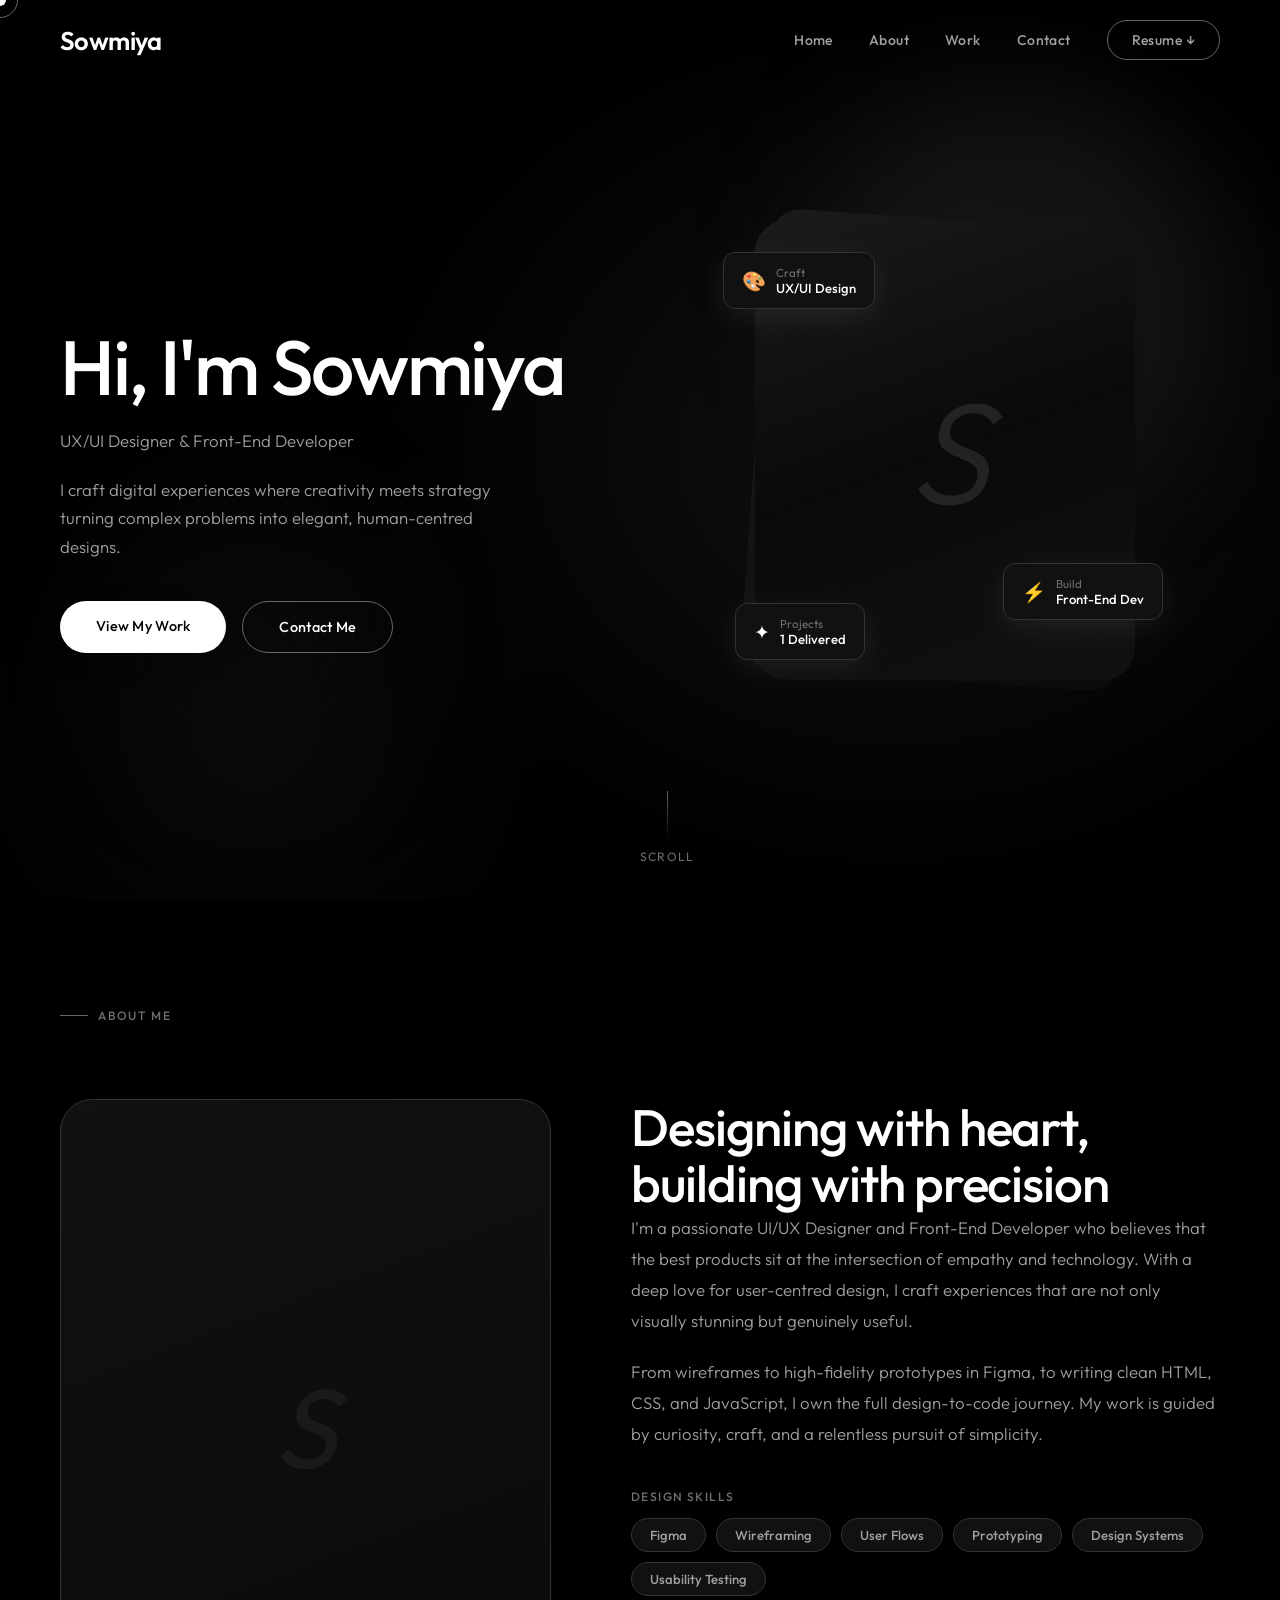
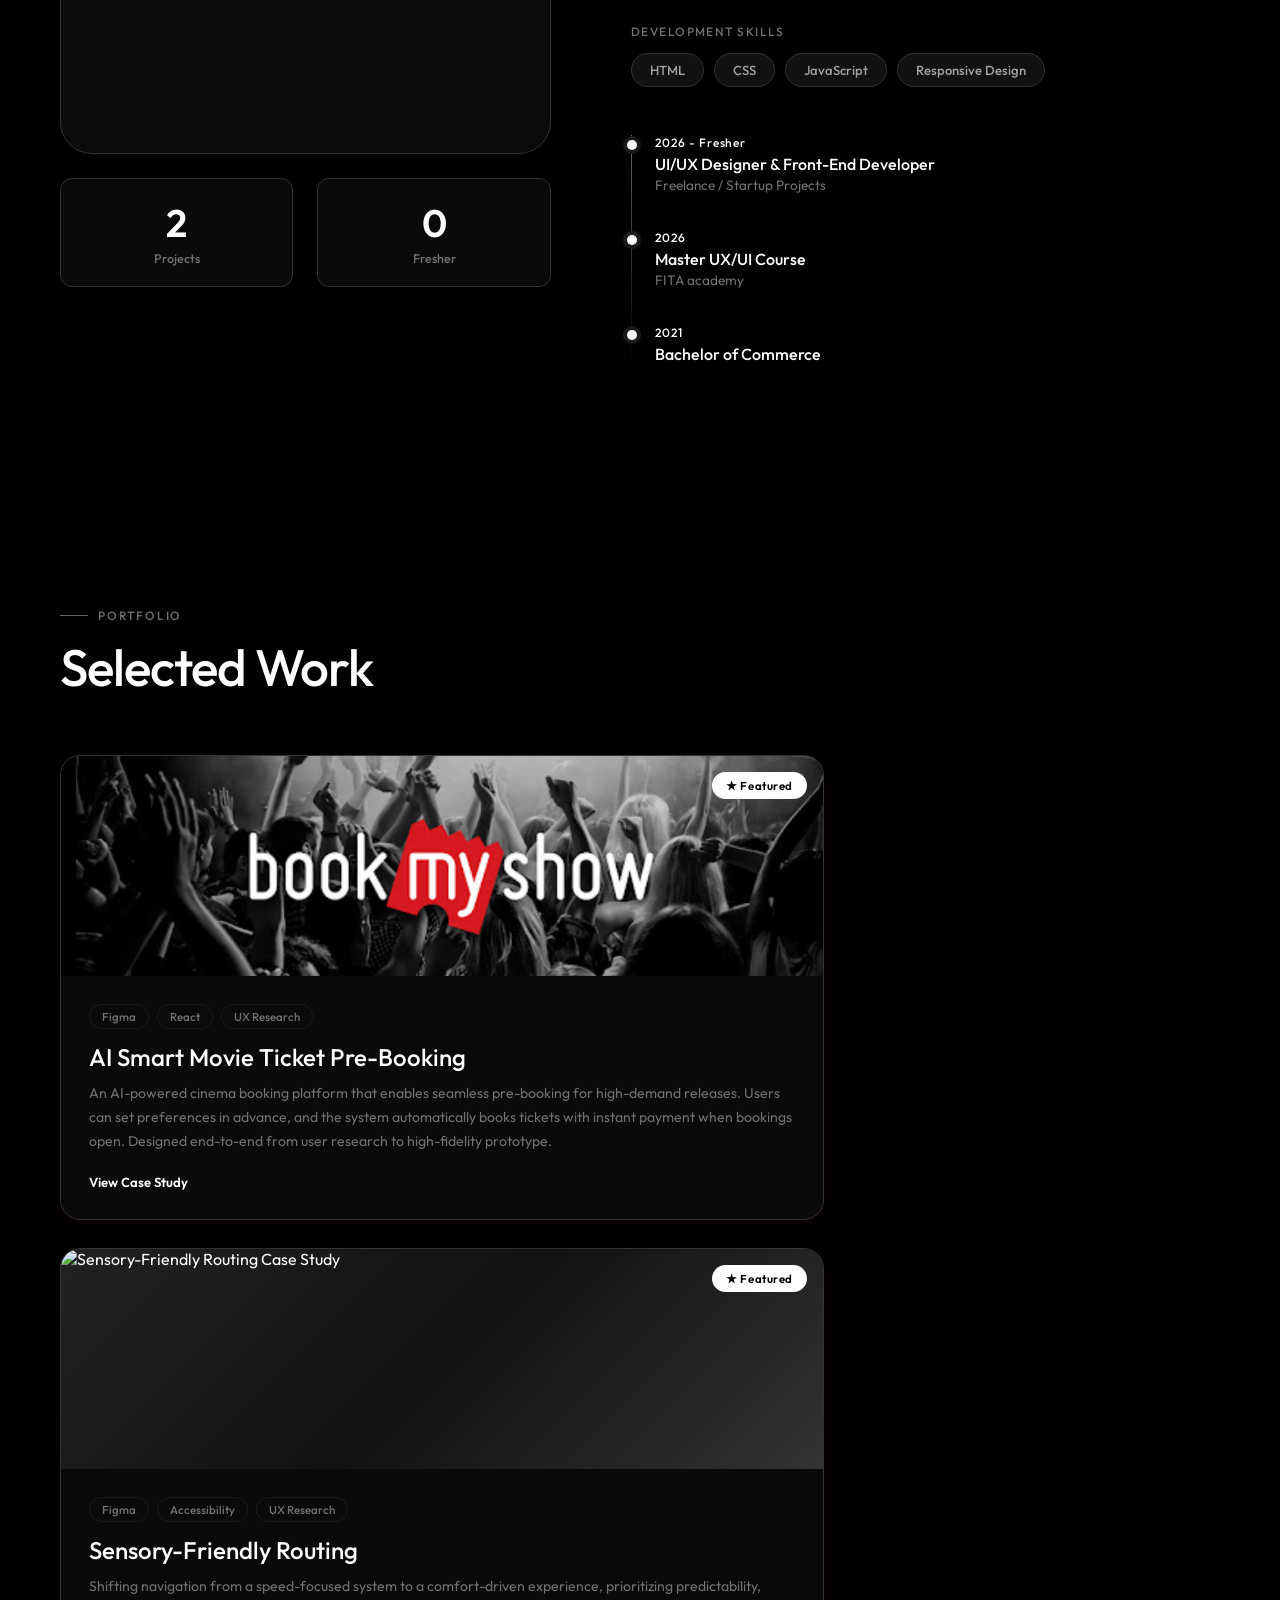
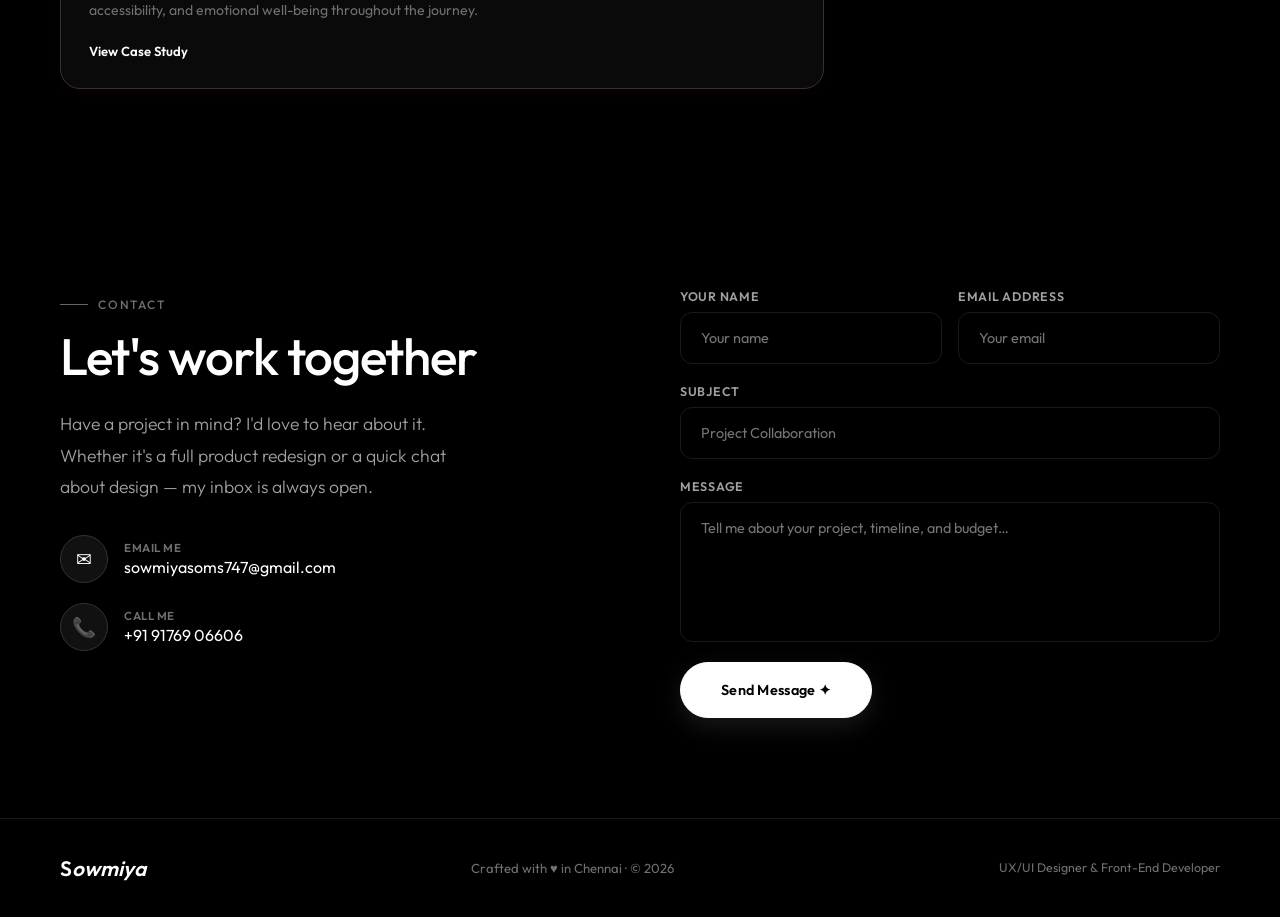
==== index.html @ 57a03486 "update: Update Sowmiya's resume and adjust project count in index.html" ====
<!DOCTYPE html>
<html lang="en">

<head>
  <meta charset="UTF-8">
  <meta name="viewport" content="width=device-width, initial-scale=1.0">
  <title>Sowmiya — UX/UI Designer & Front-End Developer</title>
  <link rel="preconnect" href="https://fonts.googleapis.com">
  <link rel="preconnect" href="https://fonts.gstatic.com" crossorigin>
  <link
    href="https://fonts.googleapis.com/css2?family=Cormorant+Garamond:ital,wght@0,300;0,400;0,500;0,600;1,300;1,400&family=Outfit:wght@300;400;500;600;700;800&family=DM+Sans:wght@300;400;500&family=Playfair+Display:ital,wght@0,400;1,400&display=swap"
    rel="stylesheet">
  <style>
    /* ── CSS Variables ── */
    :root {
      /* Monochrome Palette */
      --bg-dark: #000000;
      --bg-surface: #0a0a0a;
      --bg-card: #121212;
      --text-main: #ffffff;
      --text-mid: #a0a0a0;
      --text-soft: #707070;
      --accent: #ffffff;
      --border: #333333;

      /* Re-mapping pink variables to monochrome to maintain consistency */
      --pink-50: #0a0a0a;
      --pink-100: #1a1a1a;
      --pink-200: #333333;
      --pink-300: #666666;
      --pink-400: #ffffff;
      --pink-500: #ffffff;
      --blush: #0a0a0a;
      --rose: #ffffff;
      --cream: #000000;
      --white: #111111;
      /* Changed from #ffffff to be card background in dark theme */
      --text-dark: #ffffff;

      --shadow-sm: 0 2px 12px rgba(227, 27, 27, 0.05);
      --shadow-md: 0 8px 32px rgba(255, 255, 255, 0.08);
      --shadow-lg: 0 20px 60px rgba(255, 255, 255, 0.1);

      --radius-sm: 12px;
      --radius-md: 20px;
      --radius-lg: 32px;
      --transition: 0.4s cubic-bezier(0.25, 0.8, 0.25, 1);
    }

    /* ── Reset ── */
    *,
    *::before,
    *::after {
      box-sizing: border-box;
      margin: 0;
      padding: 0;
    }

    html {
      scroll-behavior: smooth;
      font-size: 16px;
    }

    body {
      font-family: 'Outfit', sans-serif;
      background: var(--cream);
      color: var(--text-dark);
      overflow-x: hidden;
      cursor: none;
    }

    img {
      display: block;
      max-width: 100%;
    }

    a {
      text-decoration: none;
      color: inherit;
    }

    /* ── Custom Cursor ── */
    .cursor {
      width: 12px;
      height: 12px;
      background: var(--pink-400);
      border-radius: 50%;
      position: fixed;
      top: 0;
      left: 0;
      pointer-events: none;
      z-index: 9999;
      transform: translate(-50%, -50%);
      transition: transform 0.15s, width 0.3s, height 0.3s, background 0.3s;
      mix-blend-mode: difference;
    }

    .cursor-follower {
      width: 36px;
      height: 36px;
      border: 1.5px solid var(--pink-300);
      border-radius: 50%;
      position: fixed;
      top: 0;
      left: 0;
      pointer-events: none;
      z-index: 9998;
      transform: translate(-50%, -50%);
      transition: transform 0.4s cubic-bezier(0.175, 0.885, 0.32, 1.275), width 0.3s, height 0.3s;
      mix-blend-mode: difference;
    }

    body:has(a:hover) .cursor,
    body:has(button:hover) .cursor {
      width: 45px;
      height: 45px;
      background: transparent;
      border: 1px solid white;
    }

    body:has(a:hover) .cursor-follower,
    body:has(button:hover) .cursor-follower {
      width: 0;
      height: 0;
      opacity: 0;
    }

    /* ── Scroll Progress ── */
    #progress-bar {
      position: fixed;
      top: 0;
      left: 0;
      height: 3px;
      background: linear-gradient(90deg, var(--pink-300), var(--rose));
      z-index: 10000;
      width: 0%;
      transition: width 0.1s;
    }

    /* ── Navbar ── */
    nav {
      position: fixed;
      top: 0;
      left: 0;
      right: 0;
      z-index: 1000;
      padding: 20px 60px;
      display: flex;
      align-items: center;
      justify-content: space-between;
      transition: background 0.4s, box-shadow 0.4s, padding 0.4s;
    }

    nav.scrolled {
      background: rgba(0, 0, 0, 0.92);
      backdrop-filter: blur(20px);
      box-shadow: 0 2px 24px rgba(255, 255, 255, 0.05);
      padding: 14px 60px;
    }

    .nav-logo {
      font-family: 'Outfit', sans-serif;
      font-size: 1.6rem;
      font-weight: 600;
      color: var(--text-dark);
      letter-spacing: -0.02em;
    }

    .nav-logo span {
      color: var(--rose);
      font-style: italic;
    }

    .nav-links {
      display: flex;
      gap: 36px;
      align-items: center;
    }

    .nav-links a {
      font-size: 0.875rem;
      font-weight: 500;
      color: var(--text-mid);
      letter-spacing: 0.03em;
      position: relative;
      transition: color var(--transition);
    }

    .nav-links a::after {
      content: '';
      position: absolute;
      bottom: -3px;
      left: 0;
      width: 0;
      height: 1.5px;
      background: var(--rose);
      transition: width var(--transition);
    }

    .nav-links a:hover {
      color: var(--rose);
    }

    .nav-links a:hover::after {
      width: 100%;
    }

    .nav-resume {
      padding: 10px 24px;
      border-radius: 50px;
      border: 1.5px solid var(--pink-300);
      font-size: 0.8rem;
      font-weight: 500;
      color: var(--rose);
      transition: all var(--transition);
    }

    .nav-resume:hover {
      background: white !important;
      color: black !important;
      border-color: white !important;
    }

    .hamburger {
      display: none;
      flex-direction: column;
      gap: 5px;
      cursor: pointer;
    }

    .hamburger span {
      width: 24px;
      height: 2px;
      background: var(--text-dark);
      border-radius: 2px;
      transition: all 0.3s;
    }

    /* ── Mobile Nav ── */
    .mobile-nav {
      display: none;
      position: fixed;
      inset: 0;
      background: rgba(0, 0, 0, 0.98);
      backdrop-filter: blur(25px);
      z-index: 2000;
      flex-direction: column;
      align-items: center;
      justify-content: center;
      gap: 36px;
    }

    .mobile-nav.open {
      display: flex;
    }

    .mobile-nav a {
      font-family: 'Outfit', sans-serif;
      font-size: 2.5rem;
      color: var(--text-dark);
    }

    .mobile-nav a:hover {
      color: var(--rose);
    }

    .close-nav {
      position: absolute;
      top: 30px;
      right: 32px;
      font-size: 2.2rem;
      color: #ffffff;
      cursor: pointer;
      width: 44px;
      height: 44px;
      display: flex;
      align-items: center;
      justify-content: center;
      background: rgba(255, 255, 255, 0.05);
      border-radius: 50%;
      border: 1px solid rgba(255, 255, 255, 0.1);
      transition: all 0.3s ease;
      pointer-events: auto !important;
      z-index: 2100;
    }

    .close-nav:hover {
      background: rgba(255, 255, 255, 0.15);
      transform: rotate(90deg);
    }

    /* ── Sections ── */
    section {
      padding: 100px 60px;
    }

    /* ── Hero ── */
    #hero {
      min-height: 100vh;
      padding: 0 60px;
      display: grid;
      grid-template-columns: 1fr 1fr;
      align-items: center;
      gap: 60px;
      position: relative;
      overflow: hidden;
    }

    .hero-bg {
      position: absolute;
      inset: 0;
      z-index: 0;
      background: radial-gradient(ellipse 60% 70% at 70% 50%, #111111 0%, transparent 70%),
        radial-gradient(ellipse 40% 60% at 20% 80%, #0a0a0a 0%, transparent 60%);
    }

    .hero-orb {
      position: absolute;
      border-radius: 50%;
      filter: blur(60px);
      animation: float 8s ease-in-out infinite;
    }

    .hero-orb-1 {
      width: 400px;
      height: 400px;
      background: #1a1a1a;
      top: 10%;
      right: 5%;
      opacity: 0.7;
    }

    .hero-orb-2 {
      width: 250px;
      height: 250px;
      background: var(--blush);
      bottom: 15%;
      left: 10%;
      opacity: 0.5;
      animation-delay: -4s;
    }

    @keyframes float {

      0%,
      100% {
        transform: translateY(0);
      }

      50% {
        transform: translateY(-24px);
      }
    }

    .hero-content {
      position: relative;
      z-index: 1;
    }

    .hero-badge {
      display: inline-flex;
      align-items: center;
      gap: 8px;
      padding: 8px 18px;
      border-radius: 50px;
      background: #111111;
      border: 1px solid #333333;
      font-size: 0.78rem;
      font-weight: 500;
      color: var(--text-soft);
      letter-spacing: 0.08em;
      text-transform: uppercase;
      box-shadow: var(--shadow-sm);
      margin-bottom: 28px;
      animation: fadeSlideUp 0.8s 0.2s both;
    }

    .hero-badge::before {
      content: '';
      width: 8px;
      height: 8px;
      border-radius: 50%;
      background: var(--pink-400);
      animation: pulse 2s infinite;
    }

    @keyframes pulse {

      0%,
      100% {
        transform: scale(1);
        opacity: 1;
      }

      50% {
        transform: scale(1.3);
        opacity: 0.7;
      }
    }

    h1.hero-name {
      font-family: 'Outfit', sans-serif;
      font-size: clamp(3rem, 6vw, 5.5rem);
      font-weight: 500;
      line-height: 1.05;
      color: var(--text-dark);
      letter-spacing: -0.03em;
      animation: fadeSlideUp 0.9s 0.35s both;
    }

    h1.hero-name .italic {
      font-style: italic;
      color: var(--rose);
    }

    .screen-label {
      padding: 12px 14px;
      background: #0a0a0a;
      font-size: 0.75rem;
      font-weight: 500;
      color: var(--text-mid);
    }

    .hero-tagline {
      margin-top: 20px;
      max-width: 460px;
      font-size: 1.05rem;
      line-height: 1.7;
      color: var(--text-mid);
      font-weight: 300;
      animation: fadeSlideUp 0.9s 0.5s both;
    }

    .hero-ctas {
      margin-top: 40px;
      display: flex;
      gap: 16px;
      flex-wrap: wrap;
      animation: fadeSlideUp 0.9s 0.65s both;
    }

    .btn-primary {
      padding: 16px 36px;
      border-radius: 50px;
      background: rgb(255, 255, 255);
      color: black;
      font-size: 0.9rem;
      font-weight: 500;
      letter-spacing: 0.02em;
      box-shadow: 0 8px 24px rgba(6, 6, 6, 0.15);
      transition: all var(--transition);
      border: none;
      cursor: none;
    }

    .btn-primary:hover {
      transform: translateY(-3px);
      box-shadow: 0 14px 32px rgba(12, 12, 12, 0.25);
      background: #eeeeee;
    }

    .btn-secondary {
      padding: 16px 36px;
      border-radius: 50px;
      border: 1.5px solid var(--pink-300);
      color: var(--rose);
      font-size: 0.9rem;
      font-weight: 500;
      letter-spacing: 0.02em;
      transition: all var(--transition);
      background: transparent;
      cursor: none;
    }

    .btn-secondary:hover {
      background: #111111;
      border-color: var(--rose);
      transform: translateY(-3px);
    }

    .hero-visual {
      position: relative;
      z-index: 1;
      display: flex;
      justify-content: center;
      align-items: center;
      animation: fadeSlideUp 1s 0.4s both;
    }

    .hero-photo-wrap {
      position: relative;
      width: 380px;
      height: 460px;
    }

    .hero-photo-bg {
      position: absolute;
      inset: 0;
      border-radius: var(--radius-lg);
      background: linear-gradient(135deg, var(--pink-100), var(--blush));
      transform: rotate(4deg);
    }

    .hero-photo {
      position: absolute;
      inset: 0;
      border-radius: var(--radius-lg);
      background: linear-gradient(160deg, #1a1a1a 0%, #0a0a0a 50%, #111111 100%);
      display: flex;
      align-items: center;
      justify-content: center;
      overflow: hidden;
    }

    .hero-initials {
      font-family: 'Outfit', sans-serif;
      font-size: 9rem;
      font-weight: 300;
      color: rgba(255, 255, 255, 0.1);
      letter-spacing: -0.05em;
      font-style: italic;
      user-select: none;
    }

    .hero-chip {
      position: absolute;
      background: #111111;
      border-radius: var(--radius-sm);
      padding: 12px 18px;
      box-shadow: var(--shadow-md);
      display: flex;
      align-items: center;
      gap: 10px;
      font-size: 0.82rem;
      font-weight: 500;
      border: 1px solid #333333;
    }

    .hero-chip-icon {
      font-size: 1.2rem;
    }

    .chip-1 {
      top: 32px;
      left: -32px;
      animation: floatChip 5s ease-in-out infinite;
    }

    .chip-2 {
      bottom: 60px;
      right: -28px;
      animation: floatChip 5s 2.5s ease-in-out infinite;
    }

    .chip-3 {
      bottom: 20px;
      left: -20px;
      animation: floatChip 5s 1.2s ease-in-out infinite;
    }

    @keyframes floatChip {

      0%,
      100% {
        transform: translateY(0);
      }

      50% {
        transform: translateY(-10px);
      }
    }

    .hero-scroll {
      position: absolute;
      bottom: 36px;
      left: 50%;
      transform: translateX(-50%);
      display: flex;
      flex-direction: column;
      align-items: center;
      gap: 10px;
      color: var(--text-soft);
      font-size: 0.75rem;
      letter-spacing: 0.1em;
      text-transform: uppercase;
      animation: fadeSlideUp 1s 1s both;
    }

    .scroll-line {
      width: 1px;
      height: 48px;
      background: linear-gradient(to bottom, var(--pink-300), transparent);
      animation: scrollAnim 2s ease-in-out infinite;
    }

    @keyframes scrollAnim {
      0% {
        transform: scaleY(0);
        transform-origin: top;
      }

      50% {
        transform: scaleY(1);
        transform-origin: top;
      }

      51% {
        transform-origin: bottom;
      }

      100% {
        transform: scaleY(0);
        transform-origin: bottom;
      }
    }

    /* ── Fade/slide animations ── */
    @keyframes fadeSlideUp {
      from {
        opacity: 0;
        transform: translateY(30px);
      }

      to {
        opacity: 1;
        transform: translateY(0);
      }
    }

    .reveal {
      opacity: 0;
      transform: translateY(40px);
      transition: opacity 0.8s var(--transition), transform 0.8s var(--transition);
    }

    .reveal.visible {
      opacity: 1;
      transform: translateY(0);
    }

    .reveal-delay-1 {
      transition-delay: 0.1s;
    }

    .reveal-delay-2 {
      transition-delay: 0.2s;
    }

    .reveal-delay-3 {
      transition-delay: 0.3s;
    }

    .reveal-delay-4 {
      transition-delay: 0.4s;
    }

    /* ── Section Headers ── */
    .section-label {
      display: inline-flex;
      align-items: center;
      gap: 10px;
      font-size: 0.75rem;
      font-weight: 500;
      color: var(--text-soft);
      letter-spacing: 0.15em;
      text-transform: uppercase;
      margin-bottom: 16px;
    }

    .section-label::before {
      content: '';
      display: inline-block;
      width: 28px;
      height: 1px;
      background: var(--pink-300);
    }

    h2.section-title {
      font-family: 'Outfit', sans-serif;
      font-size: clamp(2.2rem, 4vw, 3.5rem);
      font-weight: 500;
      color: var(--text-dark);
      line-height: 1.1;
      letter-spacing: -0.02em;
    }

    h2.section-title em {
      font-style: italic;
      color: var(--rose);
    }

    /* ── About ── */
    #about {
      background: #000000;
    }

    .about-grid {
      display: grid;
      grid-template-columns: 1fr 1.2fr;
      gap: 80px;
      align-items: start;
      margin-top: 60px;
    }

    .about-left {
      position: sticky;
      top: 100px;
    }

    .about-avatar {
      width: 100%;
      aspect-ratio: 3/4;
      border-radius: var(--radius-lg);
      background: linear-gradient(160deg, #111111, #0a0a0a);
      display: flex;
      align-items: center;
      justify-content: center;
      overflow: hidden;
      position: relative;
      border: 1px solid #333333;
    }

    .about-avatar-text {
      font-family: 'Outfit', sans-serif;
      font-size: 7rem;
      color: rgba(255, 255, 255, 0.05);
      font-style: italic;
    }

    .about-stat-row {
      display: flex;
      gap: 24px;
      margin-top: 24px;
    }

    .about-stat {
      flex: 1;
      padding: 20px;
      border-radius: var(--radius-sm);
      background: #0a0a0a;
      text-align: center;
      border: 1px solid #333;
    }

    .about-stat .num {
      font-family: 'Outfit', sans-serif;
      font-size: 2.4rem;
      font-weight: 600;
      color: var(--rose);
    }

    .about-stat .lbl {
      font-size: 0.78rem;
      color: var(--text-soft);
      font-weight: 500;
      margin-top: 4px;
    }

    .about-bio {
      font-size: 1.05rem;
      line-height: 1.85;
      color: var(--text-mid);
      font-weight: 300;
    }

    .about-bio+.about-bio {
      margin-top: 20px;
    }

    .skills-wrap {
      margin-top: 40px;
    }

    .skills-group-title {
      font-size: 0.75rem;
      letter-spacing: 0.12em;
      text-transform: uppercase;
      color: var(--text-soft);
      font-weight: 500;
      margin-bottom: 14px;
    }

    .skills-tags {
      display: flex;
      flex-wrap: wrap;
      gap: 10px;
      margin-bottom: 28px;
    }

    .challenge-card {
      padding: 24px 26px;
      border-radius: var(--radius-sm);
      background: #0a0a0a;
      border: 1px solid #333;
      box-shadow: var(--shadow-sm);
      display: grid;
      grid-template-columns: 1fr 1fr;
      gap: 24px;
      transition: border-color var(--transition);
    }

    .skill-tag {
      padding: 8px 18px;
      border-radius: 50px;
      background: #111;
      border: 1px solid #333;
      font-size: 0.82rem;
      font-weight: 500;
      color: var(--text-mid);
      transition: all var(--transition);
    }

    .skill-tag:hover {
      background: var(--rose);
      color: black;
      border-color: var(--rose);
      transform: translateY(-2px);
    }

    .timeline {
      margin-top: 48px;
      position: relative;
      padding-left: 24px;
    }

    .timeline::before {
      content: '';
      position: absolute;
      left: 0;
      top: 0;
      bottom: 0;
      width: 1px;
      background: linear-gradient(to bottom, var(--pink-300), transparent);
    }

    .timeline-item {
      position: relative;
      margin-bottom: 36px;
    }

    .timeline-item::before {
      content: '';
      position: absolute;
      left: -28px;
      top: 5px;
      width: 10px;
      height: 10px;
      border-radius: 50%;
      background: var(--rose);
      box-shadow: 0 0 0 4px var(--pink-100);
    }

    .tl-year {
      font-size: 0.75rem;
      font-weight: 500;
      color: var(--rose);
      letter-spacing: 0.08em;
      margin-bottom: 4px;
    }

    .tl-title {
      font-size: 1rem;
      font-weight: 500;
      color: var(--text-dark);
    }

    .tl-sub {
      font-size: 0.85rem;
      color: var(--text-soft);
      margin-top: 2px;
    }

    /* ── Portfolio ── */
    #portfolio {
      background: #000;
    }

    .portfolio-header {
      display: flex;
      align-items: flex-end;
      justify-content: space-between;
      margin-bottom: 60px;
      flex-wrap: wrap;
      gap: 24px;
    }

    .portfolio-grid {
      display: grid;
      grid-template-columns: repeat(auto-fill, minmax(340px, 1fr));
      gap: 28px;
    }

    .project-card {
      background: #0a0a0a;
      border-radius: var(--radius-md);
      overflow: hidden;
      border: 1px solid #333333;
      box-shadow: var(--shadow-sm);
      transition: all 0.5s var(--transition);
      position: relative;
      cursor: none;
    }

    .project-card:hover {
      transform: translateY(-10px);
      box-shadow: var(--shadow-lg);
      border-color: var(--pink-200);
    }

    .project-card.featured {
      grid-column: span 2;
    }

    .card-image {
      height: 220px;
      position: relative;
      overflow: hidden;
      background: linear-gradient(135deg, #1a1a1a, #0a0a0a);
      display: flex;
      align-items: center;
      justify-content: center;
    }

    .card-image.ai-grad {
      background: linear-gradient(135deg, #111, #222, #000);
    }

    .card-image.app-grad {
      background: linear-gradient(135deg, #222, #111, #333);
    }

    .card-image.web-grad {
      background: linear-gradient(135deg, #000, #111, #222);
    }

    .card-image.ds-grad {
      background: linear-gradient(135deg, #111, #000, #111);
    }

    .card-image.brand-grad {
      background: linear-gradient(135deg, #222, #333, #111);
    }

    .card-image-icon {
      font-size: 4rem;
      opacity: 0.4;
    }

    .card-overlay {
      position: absolute;
      inset: 0;
      background: linear-gradient(to bottom, transparent 40%, rgba(0, 0, 0, 0.8));
      opacity: 0;
      transition: opacity var(--transition);
      display: flex;
      align-items: flex-end;
      padding: 24px;
    }

    .project-card:hover .card-overlay {
      opacity: 1;
    }

    .overlay-btn {
      padding: 10px 24px;
      background: transparent;
      border: 1px solid white;
      border-radius: 50px;
      font-size: 0.82rem;
      font-weight: 600;
      color: white;
      transition: all var(--transition);
    }

    .overlay-btn:hover {
      background: var(--rose);
      border-color: var(--rose);
      color: black;
    }

    .card-featured-badge {
      position: absolute;
      top: 16px;
      right: 16px;
      padding: 6px 14px;
      border-radius: 50px;
      background: var(--rose);
      color: rgb(0, 0, 0);
      font-size: 0.72rem;
      font-weight: 600;
      letter-spacing: 0.05em;
    }

    .card-body {
      padding: 28px;
    }

    .card-tools {
      display: flex;
      gap: 8px;
      flex-wrap: wrap;
      margin-bottom: 14px;
    }

    .tool-chip {
      padding: 4px 12px;
      border-radius: 50px;
      background: var(--pink-50);
      font-size: 0.72rem;
      font-weight: 500;
      color: var(--text-soft);
      border: 1px solid var(--pink-100);
    }

    .card-title {
      font-family: 'Outfit', sans-serif;
      font-size: 1.5rem;
      font-weight: 500;
      color: var(--text-dark);
      line-height: 1.2;
      margin-bottom: 10px;
    }

    .card-desc {
      font-size: 0.88rem;
      line-height: 1.7;
      color: var(--text-soft);
    }

    .card-link {
      display: inline-flex;
      align-items: center;
      gap: 8px;
      margin-top: 20px;
      font-size: 0.82rem;
      font-weight: 600;
      color: var(--rose);
      transition: gap var(--transition);
    }

    .card-link:hover {
      gap: 14px;
      color: #bbbbbb;
    }

    /* ── Contact ── */
    #contact {
      background: #000000;
      display: grid;
      grid-template-columns: 1fr 1fr;
      gap: 80px;
      align-items: start;
    }

    .contact-tagline {
      font-size: 1.1rem;
      line-height: 1.8;
      color: var(--text-mid);
      font-weight: 300;
      margin-top: 24px;
      max-width: 420px;
    }

    .contact-info-group {
      display: flex;
      flex-direction: column;
      gap: 20px;
      margin-top: 32px;
    }

    .contact-item {
      display: flex;
      align-items: center;
      gap: 16px;
      transition: transform var(--transition);
    }

    .contact-item:hover {
      transform: translateX(8px);
    }

    .contact-icon-box {
      width: 48px;
      height: 48px;
      border-radius: 50%;
      background: #111111;
      border: 1px solid #333333;
      display: flex;
      align-items: center;
      justify-content: center;
      color: white;
      font-size: 1.2rem;
    }

    .contact-text-box .label {
      display: block;
      font-size: 0.72rem;
      font-weight: 600;
      color: var(--text-soft);
      text-transform: uppercase;
      letter-spacing: 0.05em;
      margin-bottom: 2px;
    }

    .contact-text-box .value {
      font-family: 'Outfit', sans-serif;
      font-size: 1.4rem;
      color: var(--text-dark);
      transition: color var(--transition);
    }

    .contact-item:hover .value {
      color: var(--rose);
    }

    .success-overlay {
      display: none;
      position: absolute;
      inset: 0;
      background: var(--cream);
      z-index: 10;
      flex-direction: column;
      align-items: center;
      justify-content: center;
      text-align: center;
      padding: 40px;
      border-radius: var(--radius-md);
      animation: fadeInSuccess 0.6s cubic-bezier(0.16, 1, 0.3, 1);
    }

    @keyframes fadeInSuccess {
      from {
        opacity: 0;
        transform: translateY(10px);
      }

      to {
        opacity: 1;
        transform: translateY(0);
      }
    }

    .success-overlay.active {
      display: flex;
    }

    .success-icon {
      font-size: 2.5rem;
      color: var(--rose);
      margin-bottom: 16px;
      font-weight: 300;
    }

    .success-title {
      font-family: 'Outfit', sans-serif;
      font-size: 1.8rem;
      font-weight: 500;
      color: var(--text-dark);
      margin-bottom: 8px;
    }

    .success-text {
      color: var(--text-soft);
      font-size: 0.95rem;
      max-width: 280px;
      line-height: 1.6;
    }

    .reset-link {
      margin-top: 32px;
      font-size: 0.8rem;
      color: var(--text-soft);
      text-decoration: underline;
      text-underline-offset: 4px;
      cursor: none;
      transition: color var(--transition);
    }

    .reset-link:hover {
      color: var(--rose);
    }


    .contact-divider {
      display: flex;
      align-items: center;
      gap: 16px;
      margin: 36px 0;
      color: var(--text-soft);
      font-size: 0.8rem;
    }

    .contact-divider::before,
    .contact-divider::after {
      content: '';
      flex: 1;
      height: 1px;
      background: var(--pink-100);
    }

    .contact-email-link {
      font-family: 'Outfit', sans-serif;
      font-size: 1.6rem;
      font-weight: 400;
      color: var(--rose);
      transition: color var(--transition);
    }

    .contact-email-link:hover {
      color: var(--text-dark);
    }

    /* Form */
    .contact-form {
      display: flex;
      flex-direction: column;
      gap: 20px;
    }

    .form-group {
      display: flex;
      flex-direction: column;
      gap: 8px;
    }

    .form-group label {
      font-size: 0.78rem;
      font-weight: 600;
      color: var(--text-mid);
      letter-spacing: 0.06em;
      text-transform: uppercase;
    }

    .form-group input,
    .form-group textarea {
      padding: 16px 20px;
      border-radius: var(--radius-sm);
      border: 1.5px solid var(--pink-100);
      background: var(--cream);
      font-family: 'Outfit', sans-serif;
      font-size: 0.9rem;
      color: var(--text-dark);
      transition: all var(--transition);
      outline: none;
      resize: none;
    }

    .form-group input:focus,
    .form-group textarea:focus {
      border-color: white;
      background: #0a0a0a;
      box-shadow: 0 0 0 4px rgba(255, 255, 255, 0.05);
    }

    .form-group textarea {
      min-height: 140px;
    }

    .form-submit {
      padding: 18px 40px;
      border-radius: 50px;
      border: 1px solid white;
      cursor: none;
      background: white;
      color: black;
      font-family: 'Outfit', sans-serif;
      font-size: 0.9rem;
      font-weight: 600;
      letter-spacing: 0.02em;
      box-shadow: 0 8px 24px rgba(255, 255, 255, 0.1);
      transition: all var(--transition);
      align-self: flex-start;
    }

    .form-submit:hover {
      transform: translateY(-3px);
      box-shadow: 0 14px 32px rgba(255, 255, 255, 0.2);
      background: #eeeeee;
    }

    /* ── Footer ── */
    footer {
      background: var(--cream);
      border-top: 1px solid var(--pink-100);
      padding: 36px 60px;
      display: flex;
      align-items: center;
      justify-content: space-between;
      flex-wrap: wrap;
      gap: 16px;
    }

    .footer-logo {
      font-family: 'Outfit', sans-serif;
      font-size: 1.3rem;
      font-weight: 600;
    }

    .footer-logo span {
      color: var(--rose);
      font-style: italic;
    }

    footer p {
      font-size: 0.82rem;
      color: var(--text-soft);
    }

    /* ── Dark Mode Toggle Removed ── */

    /* ── Monochrome Mode (Light) Removed ── */

    /* ── Responsive ── */
    @media (max-width: 1024px) {
      #hero {
        grid-template-columns: 1fr;
        text-align: center;
        padding: 100px 40px 60px;
        min-height: auto;
      }

      .hero-content {
        order: 1;
      }

      .hero-tagline {
        margin: 20px auto;
      }

      .hero-ctas {
        justify-content: center;
      }

      .hero-visual {
        order: 0;
        justify-content: center;
      }

      .hero-photo-wrap {
        width: 260px;
        height: 320px;
      }

      .hero-scroll {
        display: none;
      }

      .about-grid {
        grid-template-columns: 1fr;
      }

      .about-left {
        position: static;
      }

      .project-card.featured {
        grid-column: span 1;
      }

      #contact {
        grid-template-columns: 1fr;
      }
    }

    @media (max-width: 768px) {

      section,
      #hero {
        padding: 80px 24px;
      }

      nav {
        padding: 18px 24px;
      }

      nav.scrolled {
        padding: 14px 24px;
      }

      .nav-links {
        display: none;
      }

      .hamburger {
        display: flex;
      }

      footer {
        padding: 28px 24px;
      }

      .portfolio-grid {
        grid-template-columns: 1fr;
      }

      .about-stat-row {
        flex-wrap: wrap;
      }

      .hero-photo-wrap {
        width: 220px;
        height: 280px;
      }

      .chip-1,
      .chip-2,
      .chip-3 {
        display: none;
      }

      /* Fix Hamburger Menu Overlap */
      .mobile-nav.open~nav #hamburger {
        display: none !important;
      }

      /* Fix Contact Form Group Overflow */
      .contact-form-grid {
        grid-template-columns: 1fr !important;
      }
    }
  </style>
</head>

<body>

  <div id="progress-bar"></div>
  <div class="cursor" id="cursor"></div>
  <div class="cursor-follower" id="cursorFollower"></div>

  <!-- Mobile Nav -->
  <div class="mobile-nav" id="mobileNav">
    <span class="close-nav" id="closeNav" onclick="closeMobileNav()">✕</span>
    <a href="#hero" onclick="closeMobileNav()">Home</a>
    <a href="#about" onclick="closeMobileNav()">About</a>
    <a href="#portfolio" onclick="closeMobileNav()">Work</a>
    <a href="#contact" onclick="closeMobileNav()">Contact</a>
    <a href="Resume - Sowmiya.pdf" download="Resume - Sowmiya.pdf" style="color: var(--rose);">Resume ↓</a>
  </div>

  <!-- Navbar -->
  <nav id="navbar">
    <div class="nav-logo">Sowmiya</div>
    <div class="nav-links">
      <a href="#hero">Home</a>
      <a href="#about">About</a>
      <a href="#portfolio">Work</a>
      <a href="#contact">Contact</a>
      <a href="Resume - Sowmiya.pdf" class="nav-resume" download="Resume - Sowmiya.pdf">Resume ↓</a>
    </div>
    <div class="hamburger" id="hamburger">
      <span></span><span></span><span></span>
    </div>
  </nav>



  <!-- ─────────────────────── HERO ─────────────────────── -->
  <section id="hero">
    <div class="hero-bg"></div>
    <div class="hero-orb hero-orb-1"></div>
    <div class="hero-orb hero-orb-2"></div>

    <div class="hero-content">
      <br></br>
      <br></br>
      <h1 class="hero-name">Hi, I'm Sowmiya</h1>
      <p class="hero-tagline">UX/UI Designer & Front-End Developer</p>
      <p class="hero-tagline">I craft digital experiences where creativity meets strategy turning complex problems
        into elegant, human-centred designs.</p>
      <div class="hero-ctas">
        <a href="#portfolio" class="btn-primary">View My Work</a>
        <a href="#contact" class="btn-secondary">Contact Me</a>
      </div>
    </div>

    <div class="hero-visual">
      <div class="hero-photo-wrap">
        <div class="hero-photo-bg"></div>
        <div class="hero-photo">
          <span class="hero-initials">S</span>
        </div>
        <div class="hero-chip chip-1">
          <span class="hero-chip-icon">🎨</span>
          <div>
            <div style="font-size:0.72rem;color:var(--text-soft);font-weight:400;">Craft</div>
            <div style="color:var(--text-dark)">UX/UI Design</div>
          </div>
        </div>
        <div class="hero-chip chip-2">
          <span class="hero-chip-icon">⚡</span>
          <div>
            <div style="font-size:0.72rem;color:var(--text-soft);font-weight:400;">Build</div>
            <div style="color:var(--text-dark)">Front-End Dev</div>
          </div>
        </div>
        <div class="hero-chip chip-3">
          <span class="hero-chip-icon">✦</span>
          <div>
            <div style="font-size:0.72rem;color:var(--text-soft);font-weight:400;">Projects</div>
            <div style="color:var(--text-dark)">1 Delivered</div>
          </div>
        </div>
      </div>
    </div>

    <div class="hero-scroll">
      <div class="scroll-line"></div>
      <span>Scroll</span>
    </div>
  </section>

  <!-- ─────────────────────── ABOUT ─────────────────────── -->
  <section id="about">
    <div class="reveal"><span class="section-label">About Me</span></div>
    <div class="about-grid">
      <div class="about-left reveal">
        <div class="about-avatar"><span class="about-avatar-text">S</span></div>
        <div class="about-stat-row">
          <div class="about-stat">
            <div class="num">2</div>
            <div class="lbl">Projects</div>
          </div>

          <div class="about-stat">
            <div class="num">0</div>
            <div class="lbl">Fresher</div>
          </div>
        </div>
      </div>
      <div class="about-right">
        <h2 class="section-title reveal">Designing with heart,<br>building with precision</h2>
        <p class="about-bio reveal reveal-delay-1">I'm a passionate UI/UX Designer and Front-End Developer who believes
          that the best products sit at the intersection of empathy and technology. With a deep love for user-centred
          design, I craft experiences that are not only visually stunning but genuinely useful.</p>
        <p class="about-bio reveal reveal-delay-2">From wireframes to high-fidelity prototypes in Figma, to writing
          clean HTML, CSS, and JavaScript, I own the full design-to-code journey. My work is guided by curiosity,
          craft, and a relentless pursuit of simplicity.</p>

        <div class="skills-wrap reveal reveal-delay-3">
          <div class="skills-group-title">Design Skills</div>
          <div class="skills-tags">
            <span class="skill-tag">Figma</span>
            <span class="skill-tag">Wireframing</span>
            <span class="skill-tag">User Flows</span>
            <span class="skill-tag">Prototyping</span>
            <span class="skill-tag">Design Systems</span>
            <span class="skill-tag">Usability Testing</span>
          </div>
          <div class="skills-group-title">Development Skills</div>
          <div class="skills-tags">
            <span class="skill-tag">HTML</span>
            <span class="skill-tag">CSS</span>
            <span class="skill-tag">JavaScript</span>

            <span class="skill-tag">Responsive Design</span>

          </div>
        </div>

        <div class="timeline reveal reveal-delay-4">
          <div class="timeline-item">
            <div class="tl-year">2026 - Fresher</div>
            <div class="tl-title">UI/UX Designer & Front-End Developer</div>
            <div class="tl-sub">Freelance / Startup Projects</div>
          </div>
          <div class="timeline-item">
            <div class="tl-year">2026</div>
            <div class="tl-title">Master UX/UI Course</div>
            <div class="tl-sub">FITA academy</div>
          </div>
          <div class="timeline-item">
            <div class="tl-year">2021</div>
            <div class="tl-title">Bachelor of Commerce </div>
            <div class="tl-sub"></div>
          </div>
        </div>
      </div>
    </div>
  </section>

  <!-- ─────────────────────── PORTFOLIO ─────────────────────── -->
  <section id="portfolio">
    <div class="portfolio-header">
      <div>
        <div class="reveal"><span class="section-label">Portfolio</span></div>
        <h2 class="section-title reveal">Selected Work</h2>
      </div>
    </div>

    <div class="portfolio-grid">

      <!-- Featured: AI Movie Ticket -->
      <div class="project-card featured reveal">
        <a href="case-study-cineai.html" style="text-decoration: none; color: inherit;">
          <div class="card-image ai-grad">
            <img src="bookMyshow.png" alt="AI Movie Ticket Case Study"
              style="width: 100%; height: 100%; object-fit: cover;">
            <div class="card-overlay">
              <span class="overlay-btn">View Case Study →</span>
            </div>
            <div class="card-featured-badge">★ Featured</div>
          </div>
        </a>
        <div class="card-body">
          <div class="card-tools">
            <span class="tool-chip">Figma</span>
            <span class="tool-chip">React</span>
            <span class="tool-chip">UX Research</span>
          </div>
          <div class="card-title">AI Smart Movie Ticket Pre-Booking</div>
          <p class="card-desc">An AI-powered cinema booking platform that enables seamless pre-booking for high-demand
            releases. Users can set preferences in advance, and the system automatically books tickets with instant
            payment when bookings open. Designed end-to-end from user research to high-fidelity prototype.</p>
          <a href="case-study-cineai.html" class="card-link">View Case Study <span></span></a>
        </div>
      </div>

      <!-- Featured: Sensory Mapping -->
      <div class="project-card featured reveal">
        <a href="case-study-sensory-mapping.html" style="text-decoration: none; color: inherit;">
          <div class="card-image app-grad">
            <img
              src="https://img.freepik.com/free-photo/close-up-bright-pins-map_23-2147793521.jpg?semt=ais_hybrid&w=740&q=80"
              alt="Sensory-Friendly Routing Case Study" style="width: 100%; height: 100%; object-fit: cover;">
            <div class="card-overlay">
              <span class="overlay-btn">View Case Study →</span>
            </div>
            <div class="card-featured-badge">★ Featured</div>
          </div>
        </a>
        <div class="card-body">
          <div class="card-tools">
            <span class="tool-chip">Figma</span>
            <span class="tool-chip">Accessibility</span>
            <span class="tool-chip">UX Research</span>
          </div>
          <div class="card-title">Sensory-Friendly Routing</div>
          <p class="card-desc">Shifting navigation from a speed-focused system to a comfort-driven experience,
            prioritizing predictability, accessibility, and emotional well-being throughout the journey.</p>
          <a href="case-study-sensory-mapping.html" class="card-link">View Case Study <span></span></a>
        </div>
      </div>

















































































    </div>
  </section>

  <!-- ─────────────────────── CONTACT ─────────────────────── -->
  <section id="contact">
    <div class="contact-left">
      <div class="reveal"><span class="section-label">Contact</span></div>
      <h2 class="section-title reveal">Let's work together</h2>
      <p class="contact-tagline reveal reveal-delay-1">Have a project in mind? I'd love to hear about it. Whether it's a
        full product redesign or a quick chat about design — my inbox is always open.</p>
      <div class="contact-info-group reveal reveal-delay-2">
        <a href="mailto:sowmiyasoms747@gmail.com" class="contact-item">
          <div class="contact-icon-box">✉</div>
          <div class="contact-text-box">
            <span class="label">Email Me</span>
            <span class="value"
              style="font-family: 'Outfit', sans-serif;font-size: medium;">sowmiyasoms747@gmail.com</span>
          </div>
        </a>

        <a href="tel:+919176906606" class="contact-item">
          <div class="contact-icon-box">📞</div>
          <div class="contact-text-box">
            <span class="label">Call Me</span>
            <span class="value" style="font-family: 'Outfit', sans-serif;font-size: medium;">+91 91769 06606</span>
          </div>
        </a>
      </div>
    </div>

    <div class="contact-form-wrap reveal reveal-delay-2" style="position:relative;">
      <!-- Success Message overlay -->
      <div class="success-overlay" id="successOverlay">
        <div class="success-icon">✦</div>
        <h3 class="success-title">Message Sent</h3>
        <p class="success-text">Thank you for reaching out. I'll get back to you sincerely as soon as possible.</p>
        <span onclick="resetForm()" class="reset-link">Send another message</span>
      </div>

      <form class="contact-form" id="contactForm" action="https://api.web3forms.com/submit" method="POST">
        <!-- Replace YOUR_ACCESS_KEY_HERE with your real key from https://web3forms.com/ -->
        <input type="hidden" name="access_key" value="e8303b76-f163-48a3-a920-667d959fe0b9">
        <input type="hidden" name="from_name" value="Sowmiya Portfolio">
        <input type="checkbox" name="botcheck" class="hidden" style="display: none;">

        <div class="contact-form-grid" style="display:grid;grid-template-columns:1fr 1fr;gap:16px;">
          <div class="form-group">
            <label>Your Name</label>
            <input type="text" name="name" placeholder="Your name" required>
          </div>
          <div class="form-group">
            <label>Email Address</label>
            <input type="email" name="email" placeholder="Your email" required>
          </div>
        </div>
        <div class="form-group">
          <label>Subject</label>
          <input type="text" name="subject" placeholder="Project Collaboration">
        </div>
        <div class="form-group">
          <label>Message</label>
          <textarea name="message" placeholder="Tell me about your project, timeline, and budget…" required></textarea>
        </div>
        <button type="submit" class="form-submit" id="submitBtn">Send Message ✦</button>
      </form>
    </div>
  </section>

  <!-- Footer -->
  <footer>
    <div class="footer-logo">S<span>owmiya</span></div>
    <p>Crafted with ♥ in Chennai · © 2026</p>
    <p style="font-size:0.78rem;color:var(--text-soft)">UX/UI Designer & Front-End Developer</p>
  </footer>

  <script>
    // ── Cursor ──
    const cursor = document.getElementById('cursor');
    const follower = document.getElementById('cursorFollower');
    let mx = 0, my = 0, fx = 0, fy = 0;
    document.addEventListener('mousemove', e => { mx = e.clientX; my = e.clientY; cursor.style.left = mx + 'px'; cursor.style.top = my + 'px'; });
    function animateFollower() { fx += (mx - fx) * 0.12; fy += (my - fy) * 0.12; follower.style.left = fx + 'px'; follower.style.top = fy + 'px'; requestAnimationFrame(animateFollower); }
    animateFollower();

    // ── Scroll Progress ──
    const bar = document.getElementById('progress-bar');
    window.addEventListener('scroll', () => {
      const total = document.body.scrollHeight - window.innerHeight;
      bar.style.width = (window.scrollY / total * 100) + '%';
    });

    // ── Navbar ──
    const navbar = document.getElementById('navbar');
    window.addEventListener('scroll', () => { navbar.classList.toggle('scrolled', window.scrollY > 60); });

    // ── Hamburger ──
    document.getElementById('hamburger').addEventListener('click', () => document.getElementById('mobileNav').classList.add('open'));
    document.getElementById('closeNav').addEventListener('click', () => document.getElementById('mobileNav').classList.remove('open'));
    function closeMobileNav() { document.getElementById('mobileNav').classList.remove('open'); }

    // ── Scroll Reveal ──
    const reveals = document.querySelectorAll('.reveal');
    const observer = new IntersectionObserver(entries => {
      entries.forEach(e => { if (e.isIntersecting) { e.target.classList.add('visible'); observer.unobserve(e.target); } });
    }, { threshold: 0.12 });
    reveals.forEach(el => observer.observe(el));



    // ── Form Functionality ──
    const contactForm = document.getElementById('contactForm');
    const successOverlay = document.getElementById('successOverlay');
    const submitBtn = document.getElementById('submitBtn');

    if (contactForm) {
      contactForm.addEventListener('submit', async (e) => {
        e.preventDefault();

        // Change button state
        submitBtn.innerHTML = "Sending... ✦";
        submitBtn.style.opacity = "0.7";
        submitBtn.disabled = true;

        const formData = new FormData(contactForm);

        try {
          // Using Web3Forms for reliable delivery
          const response = await fetch("https://api.web3forms.com/submit", {
            method: "POST",
            body: formData,
            headers: {
              'Accept': 'application/json'
            }
          });

          const result = await response.json();

          if (result.success) {
            successOverlay.classList.add('active');
            contactForm.reset();
          } else {
            alert(result.message || "Oops! There was a problem submitting your form. Please try again.");
          }
        } catch (error) {
          alert("Oops! There was a connection error. Please try again.");
        } finally {
          submitBtn.innerHTML = "Send Message ✦";
          submitBtn.style.opacity = "1";
          submitBtn.disabled = false;
        }
      });
    }

    function resetForm() {
      successOverlay.classList.remove('active');
    }
  </script>
</body>

</html>
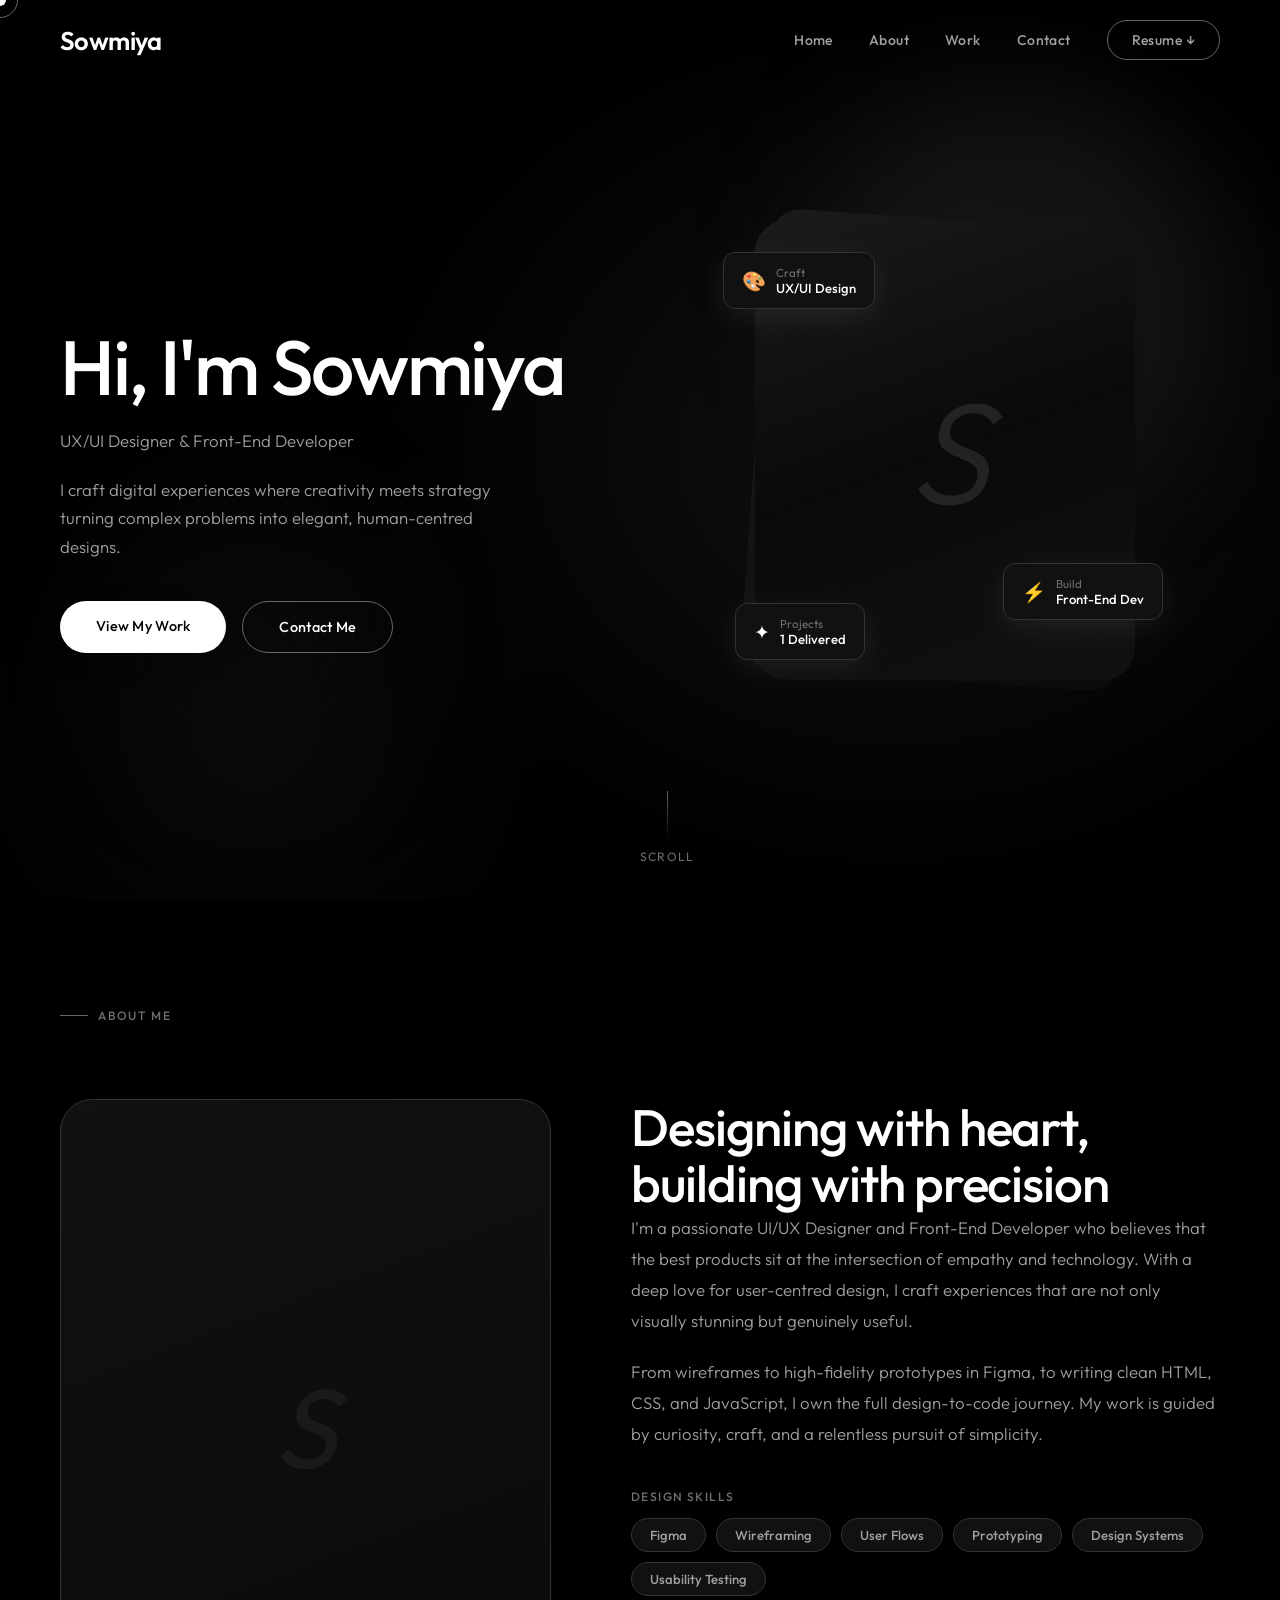
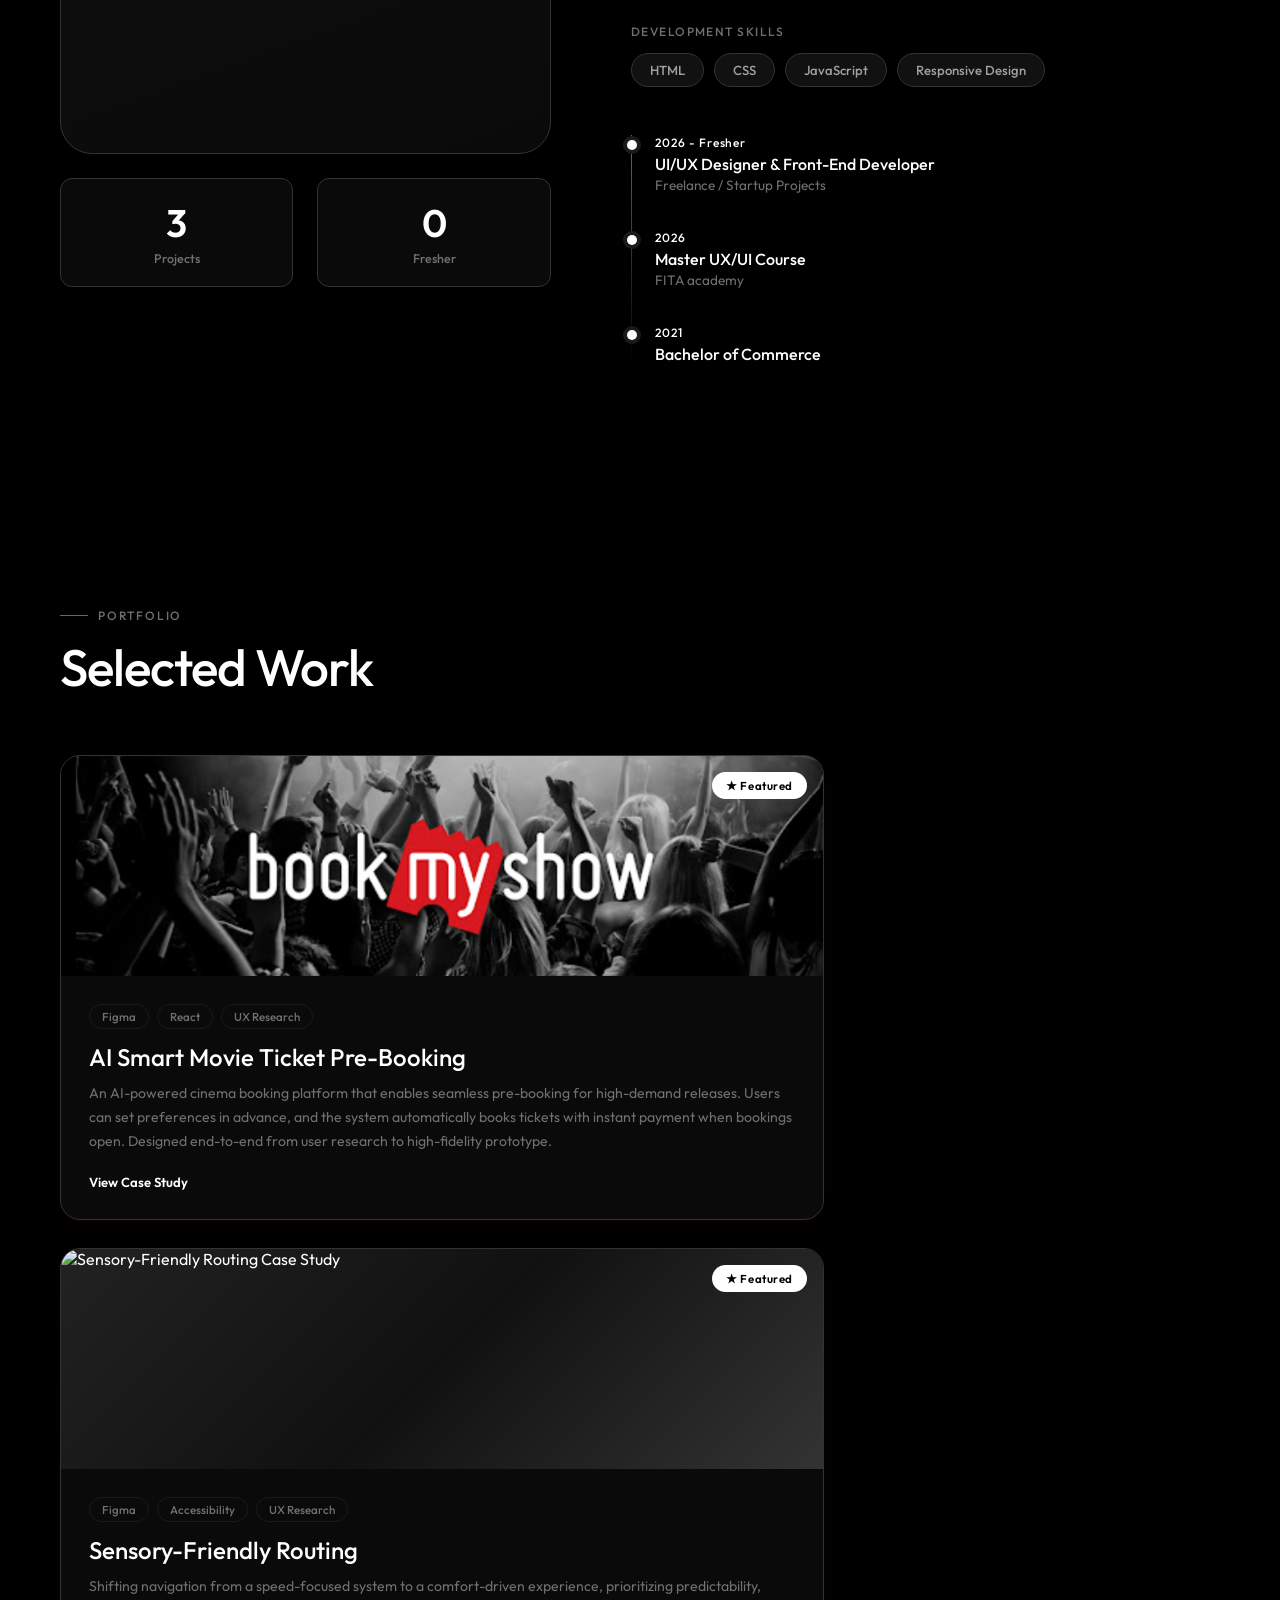
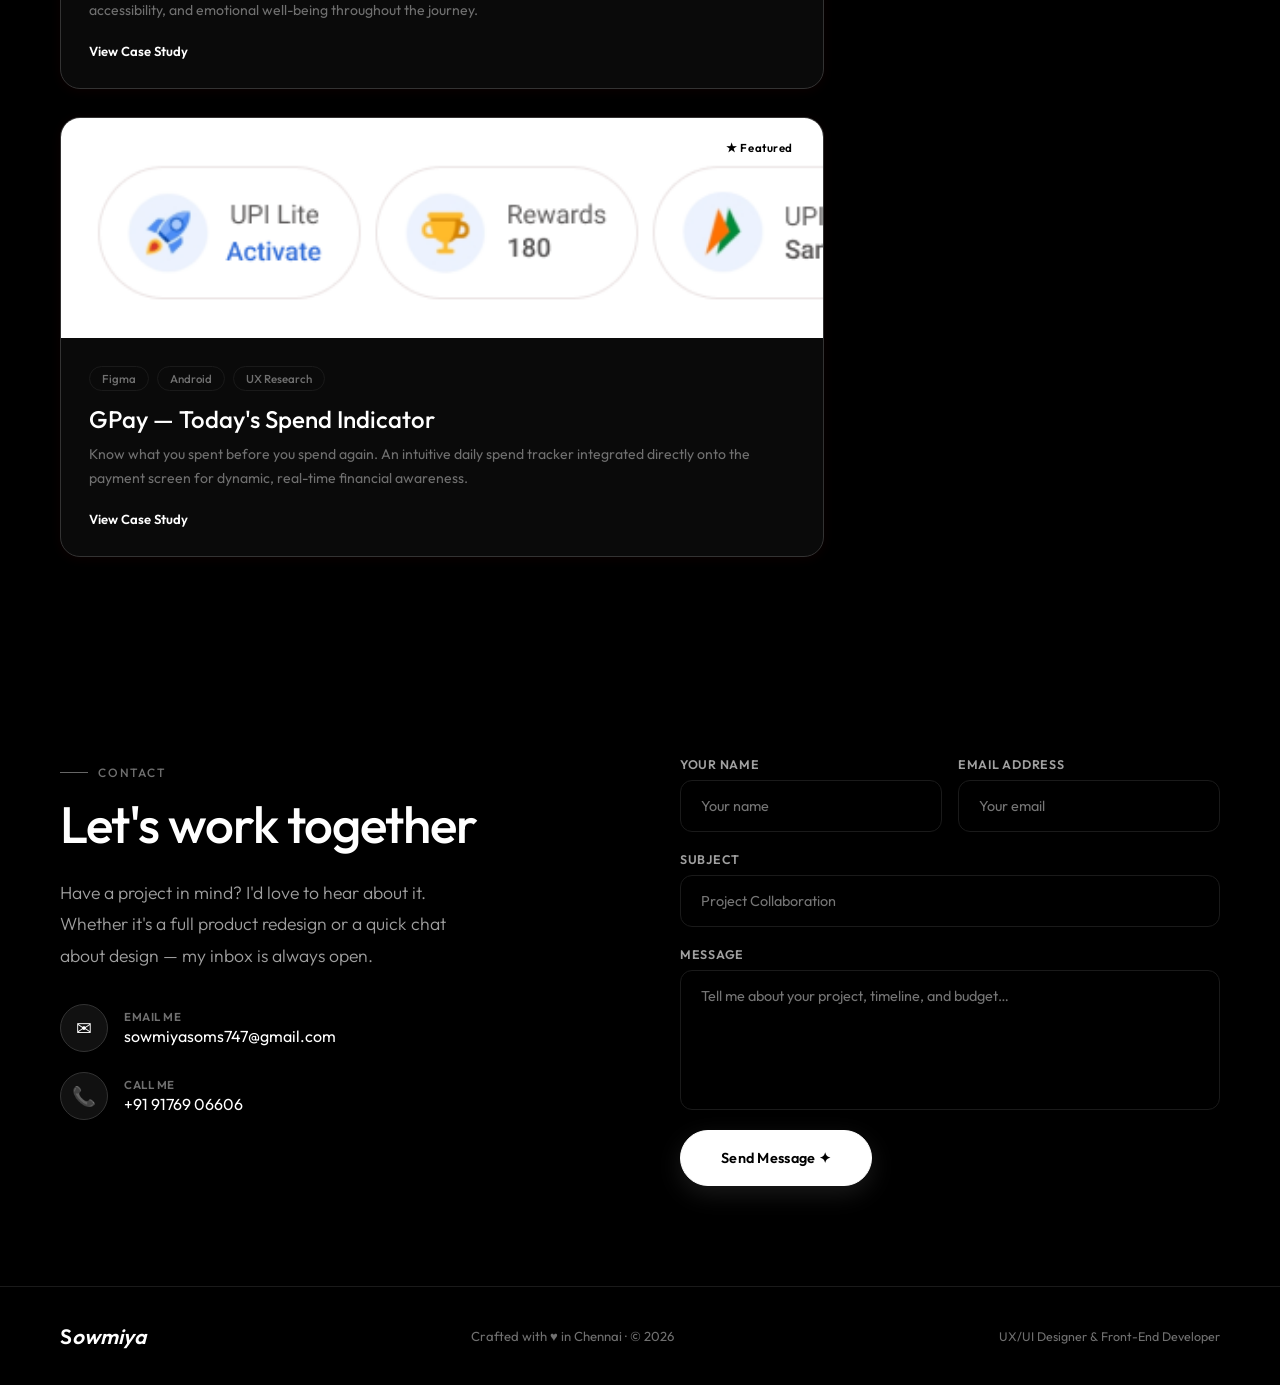
==== commit aafbb08b: "feat: Add GPay Today's Spend Indicator project and case study" ====
--- a/index.html
+++ b/index.html
@@ -1517,7 +1517,7 @@
         <div class="about-avatar"><span class="about-avatar-text">S</span></div>
         <div class="about-stat-row">
           <div class="about-stat">
-            <div class="num">2</div>
+            <div class="num">3</div>
             <div class="lbl">Projects</div>
           </div>
 
@@ -1641,6 +1641,30 @@
         </div>
       </div>
 
+      <!-- Featured: GPay Today's Spend Indicator -->
+      <div class="project-card featured reveal">
+        <a href="case-study-gpay.html" style="text-decoration: none; color: inherit;">
+          <div class="card-image brand-grad">
+            <img src="Todays spend Gpay/google pay 1.png" alt="GPay Today's Spend Indicator"
+              style="width: 100%; height: 100%; object-fit: cover;">
+            <div class="card-overlay">
+              <span class="overlay-btn">View Case Study →</span>
+            </div>
+            <div class="card-featured-badge">★ Featured</div>
+          </div>
+        </a>
+        <div class="card-body">
+          <div class="card-tools">
+            <span class="tool-chip">Figma</span>
+            <span class="tool-chip">Android</span>
+            <span class="tool-chip">UX Research</span>
+          </div>
+          <div class="card-title">GPay — Today's Spend Indicator</div>
+          <p class="card-desc">Know what you spent before you spend again. An intuitive daily spend tracker integrated directly onto the payment screen for dynamic, real-time financial awareness.</p>
+          <a href="case-study-gpay.html" class="card-link">View Case Study <span></span></a>
+        </div>
+      </div>
+
 
 
 
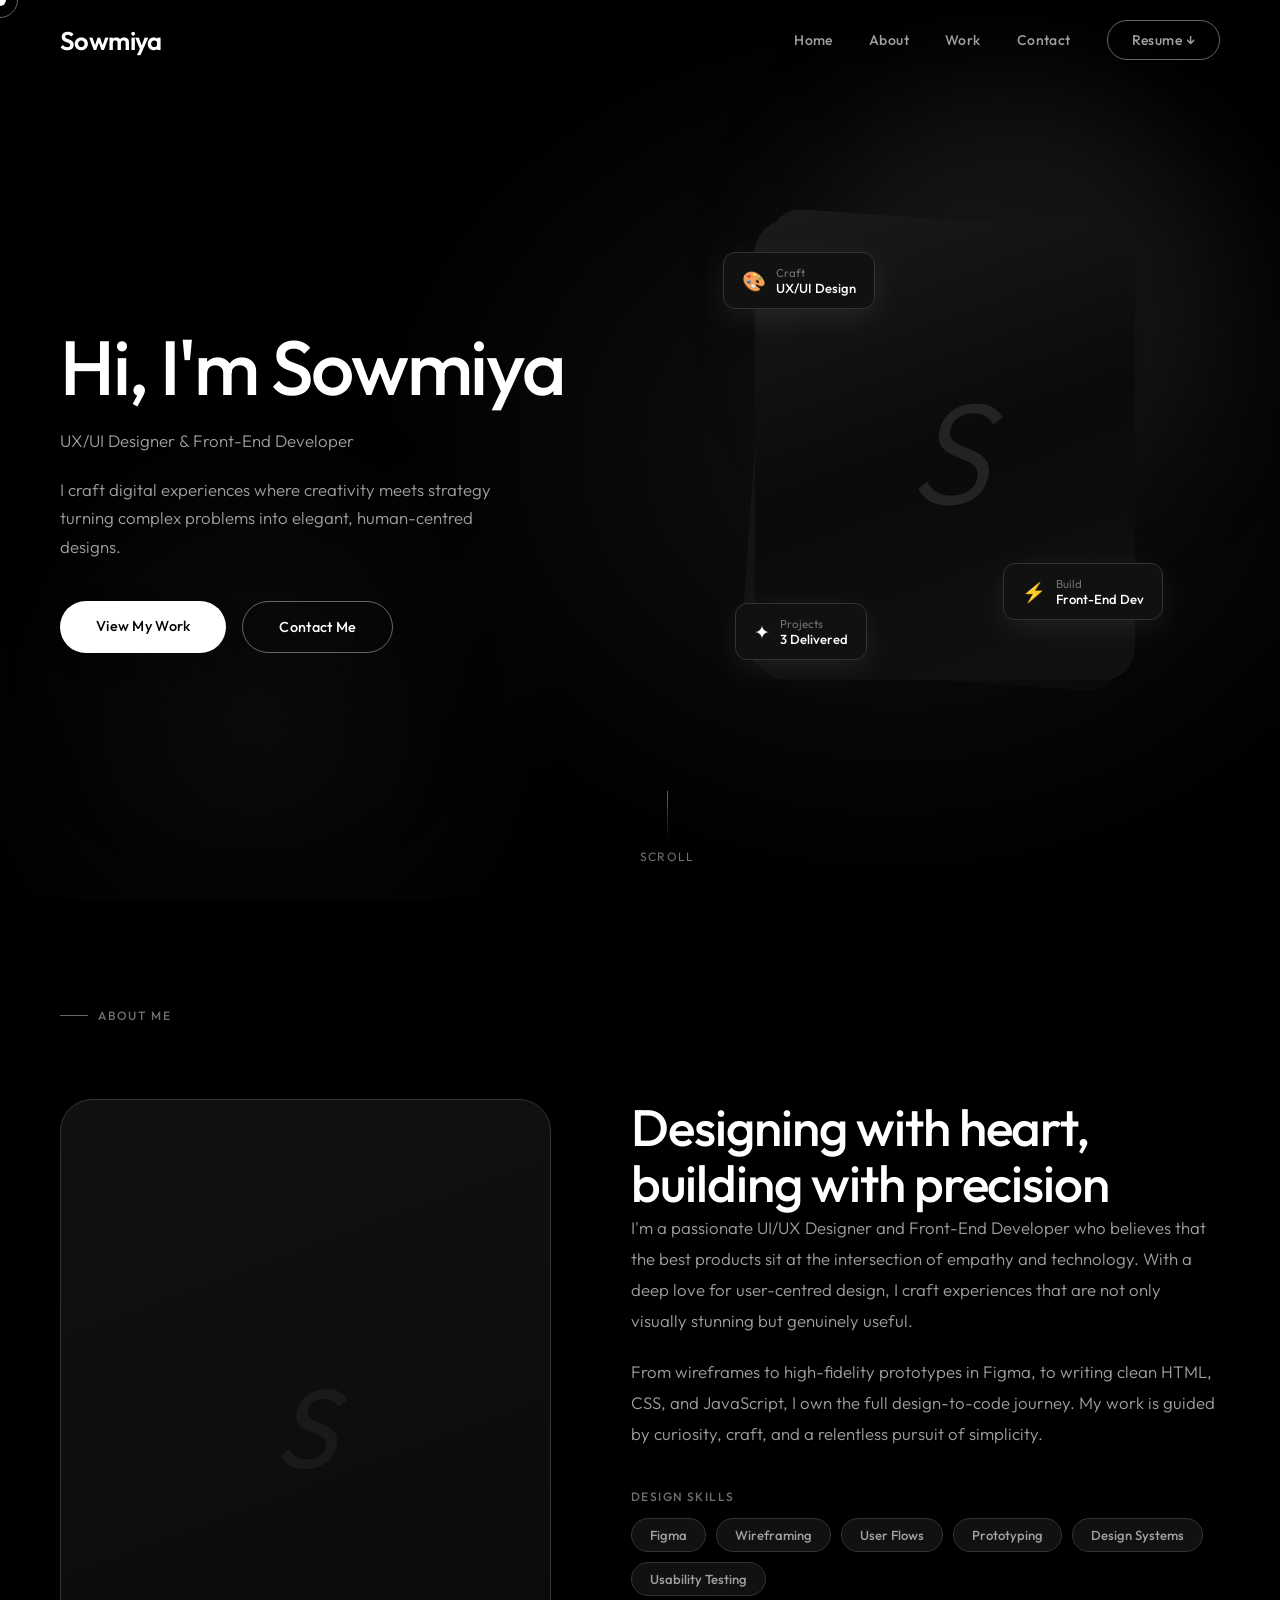
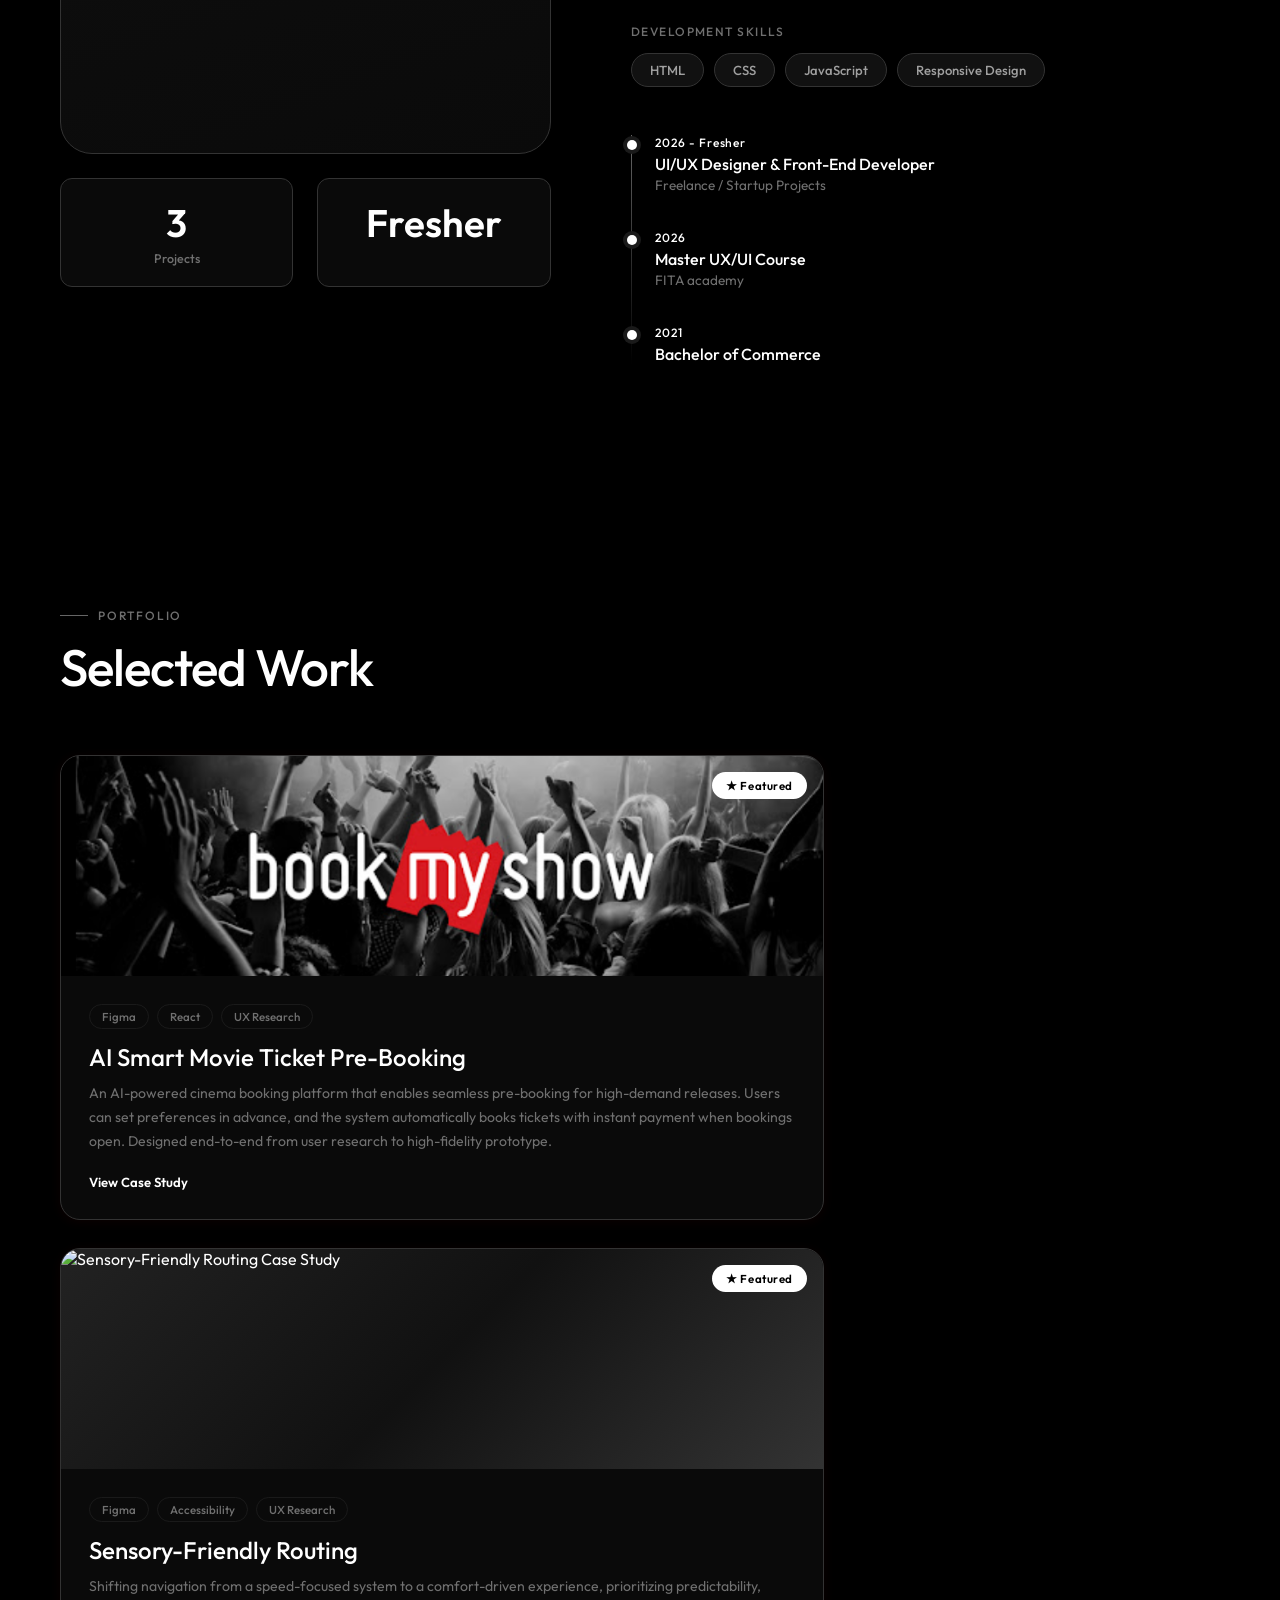
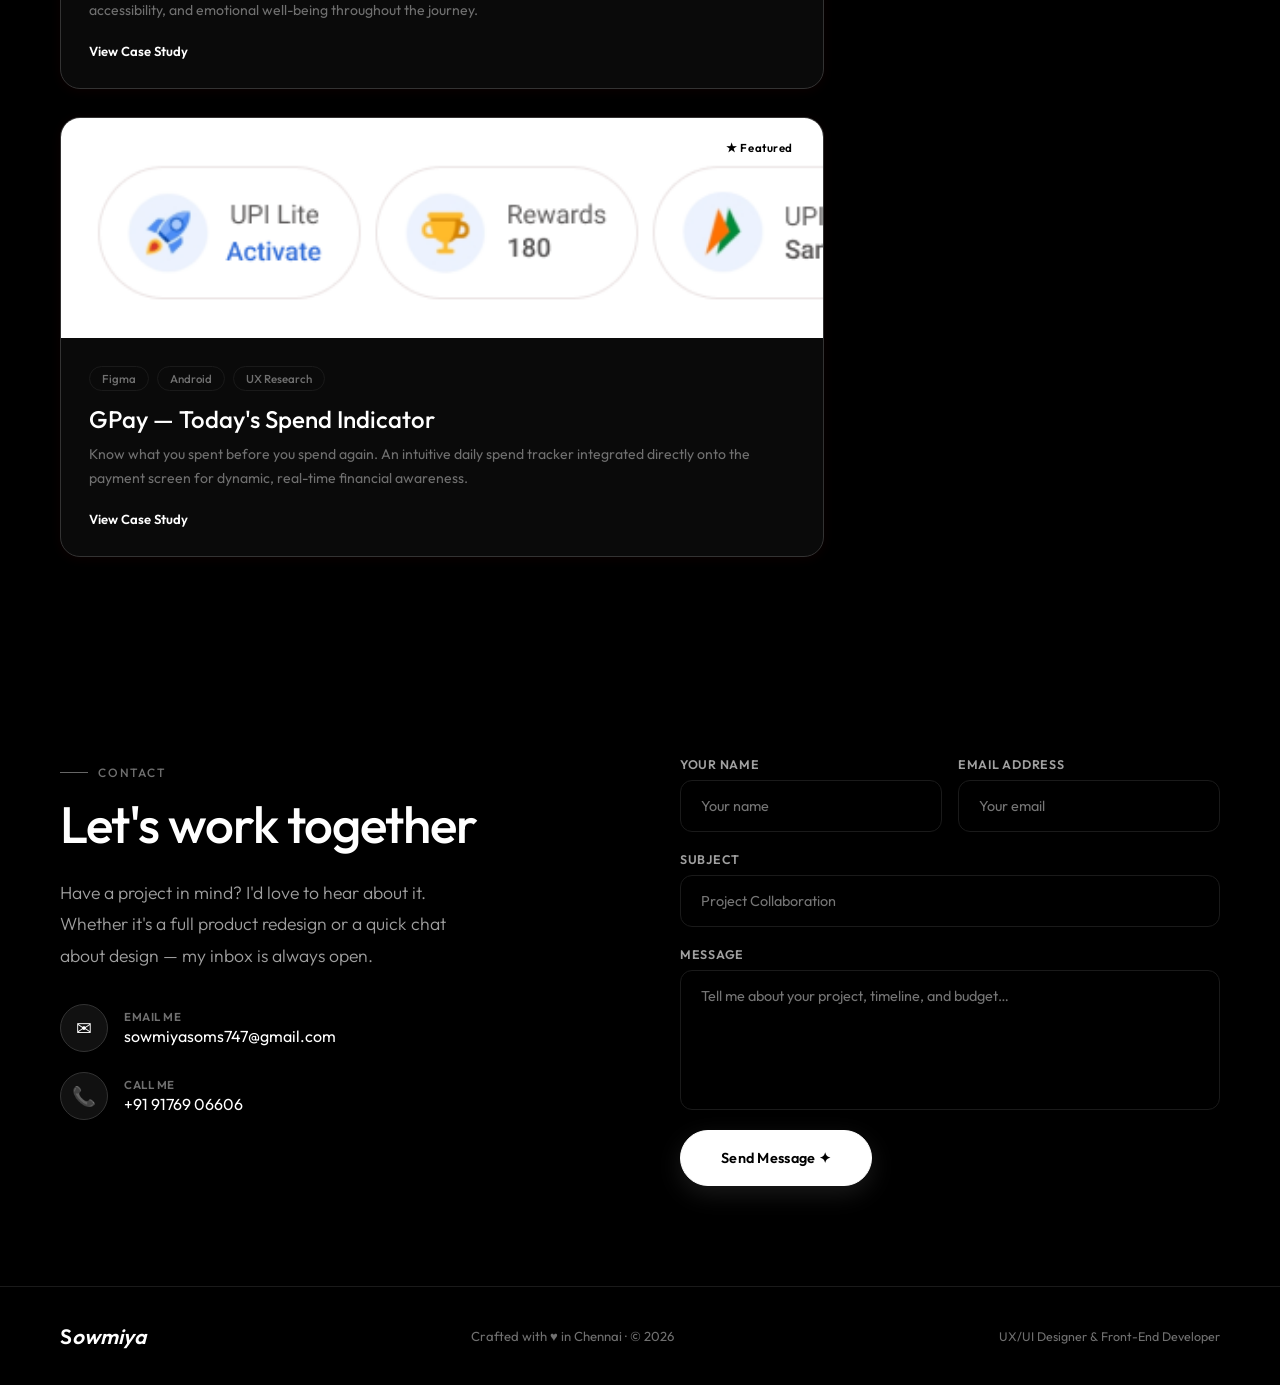
==== commit 9818569c: "profile: update delivered projects count and fresher stat on home page" ====
--- a/index.html
+++ b/index.html
@@ -1497,7 +1497,7 @@
           <span class="hero-chip-icon">✦</span>
           <div>
             <div style="font-size:0.72rem;color:var(--text-soft);font-weight:400;">Projects</div>
-            <div style="color:var(--text-dark)">1 Delivered</div>
+            <div style="color:var(--text-dark)">3 Delivered</div>
           </div>
         </div>
       </div>
@@ -1522,8 +1522,8 @@
           </div>
 
           <div class="about-stat">
-            <div class="num">0</div>
-            <div class="lbl">Fresher</div>
+            <div class="num">Fresher</div>
+            <div class="lbl"></div>
           </div>
         </div>
       </div>
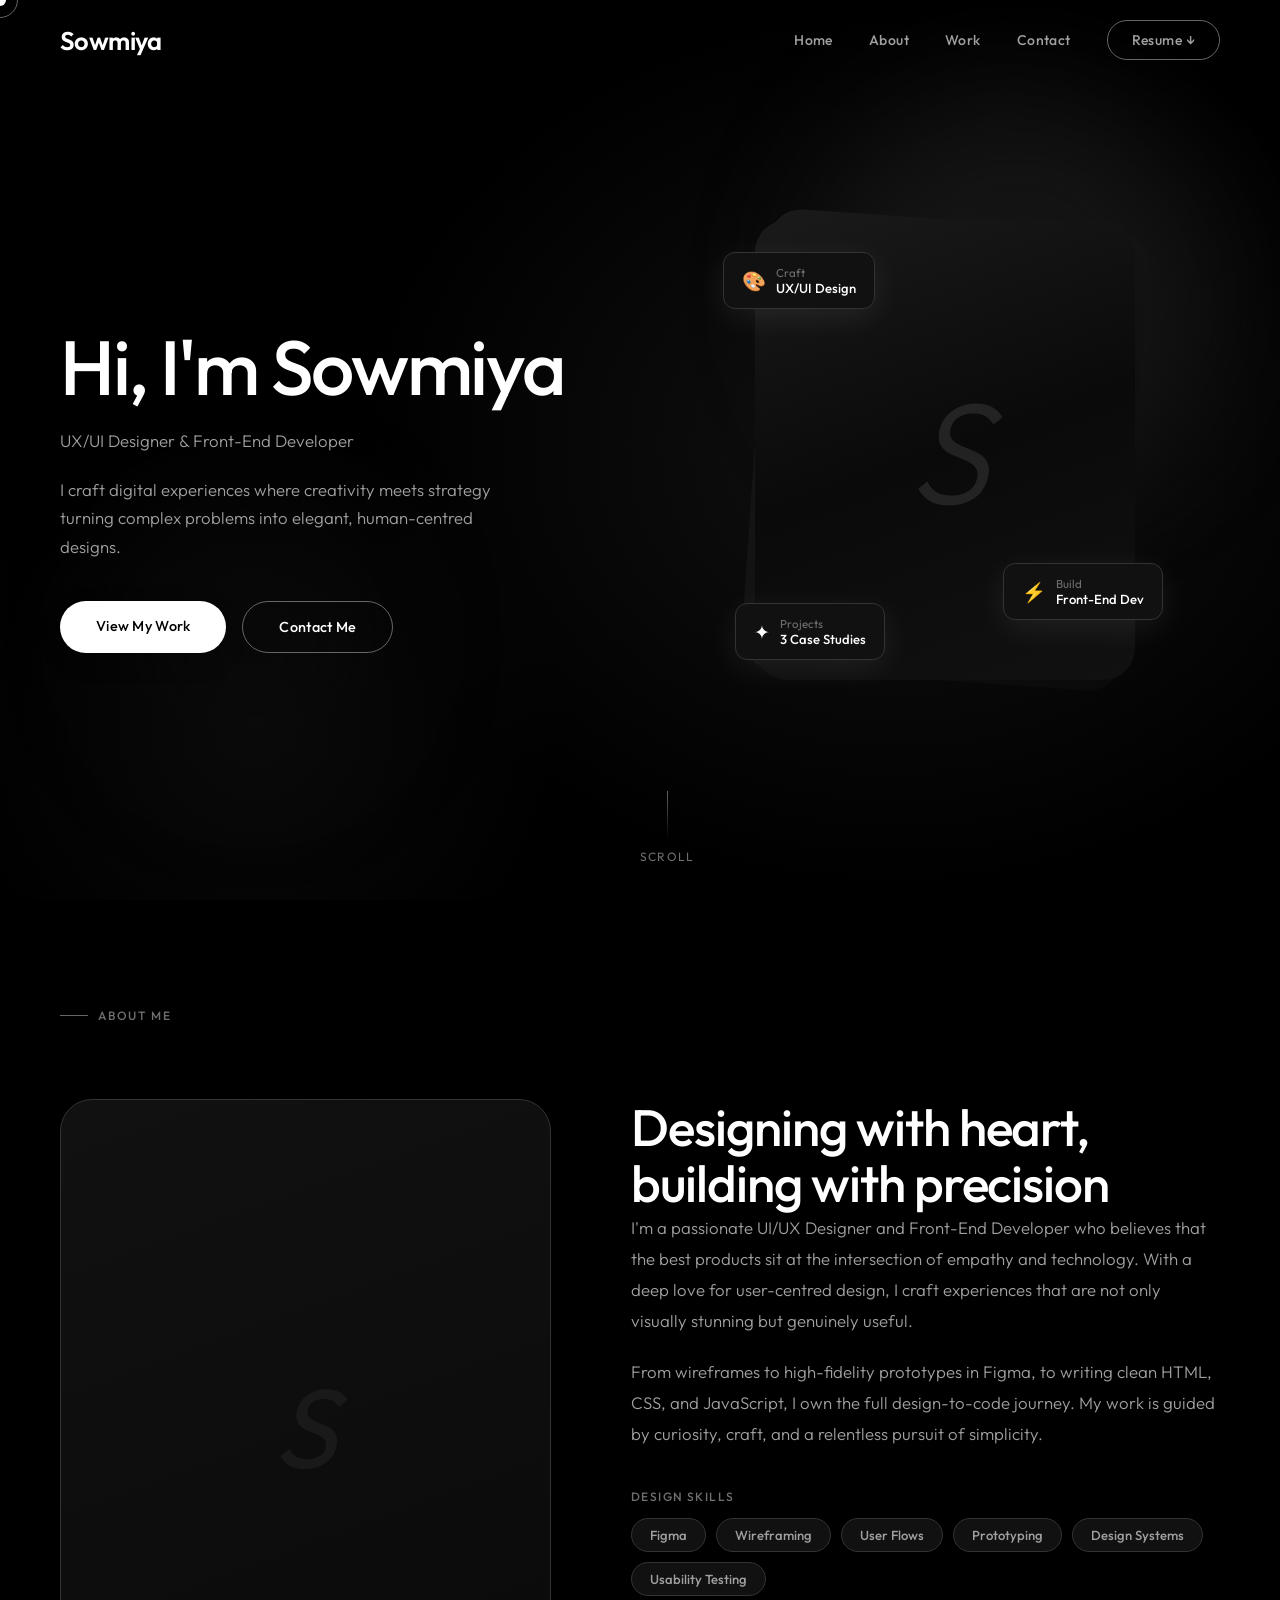
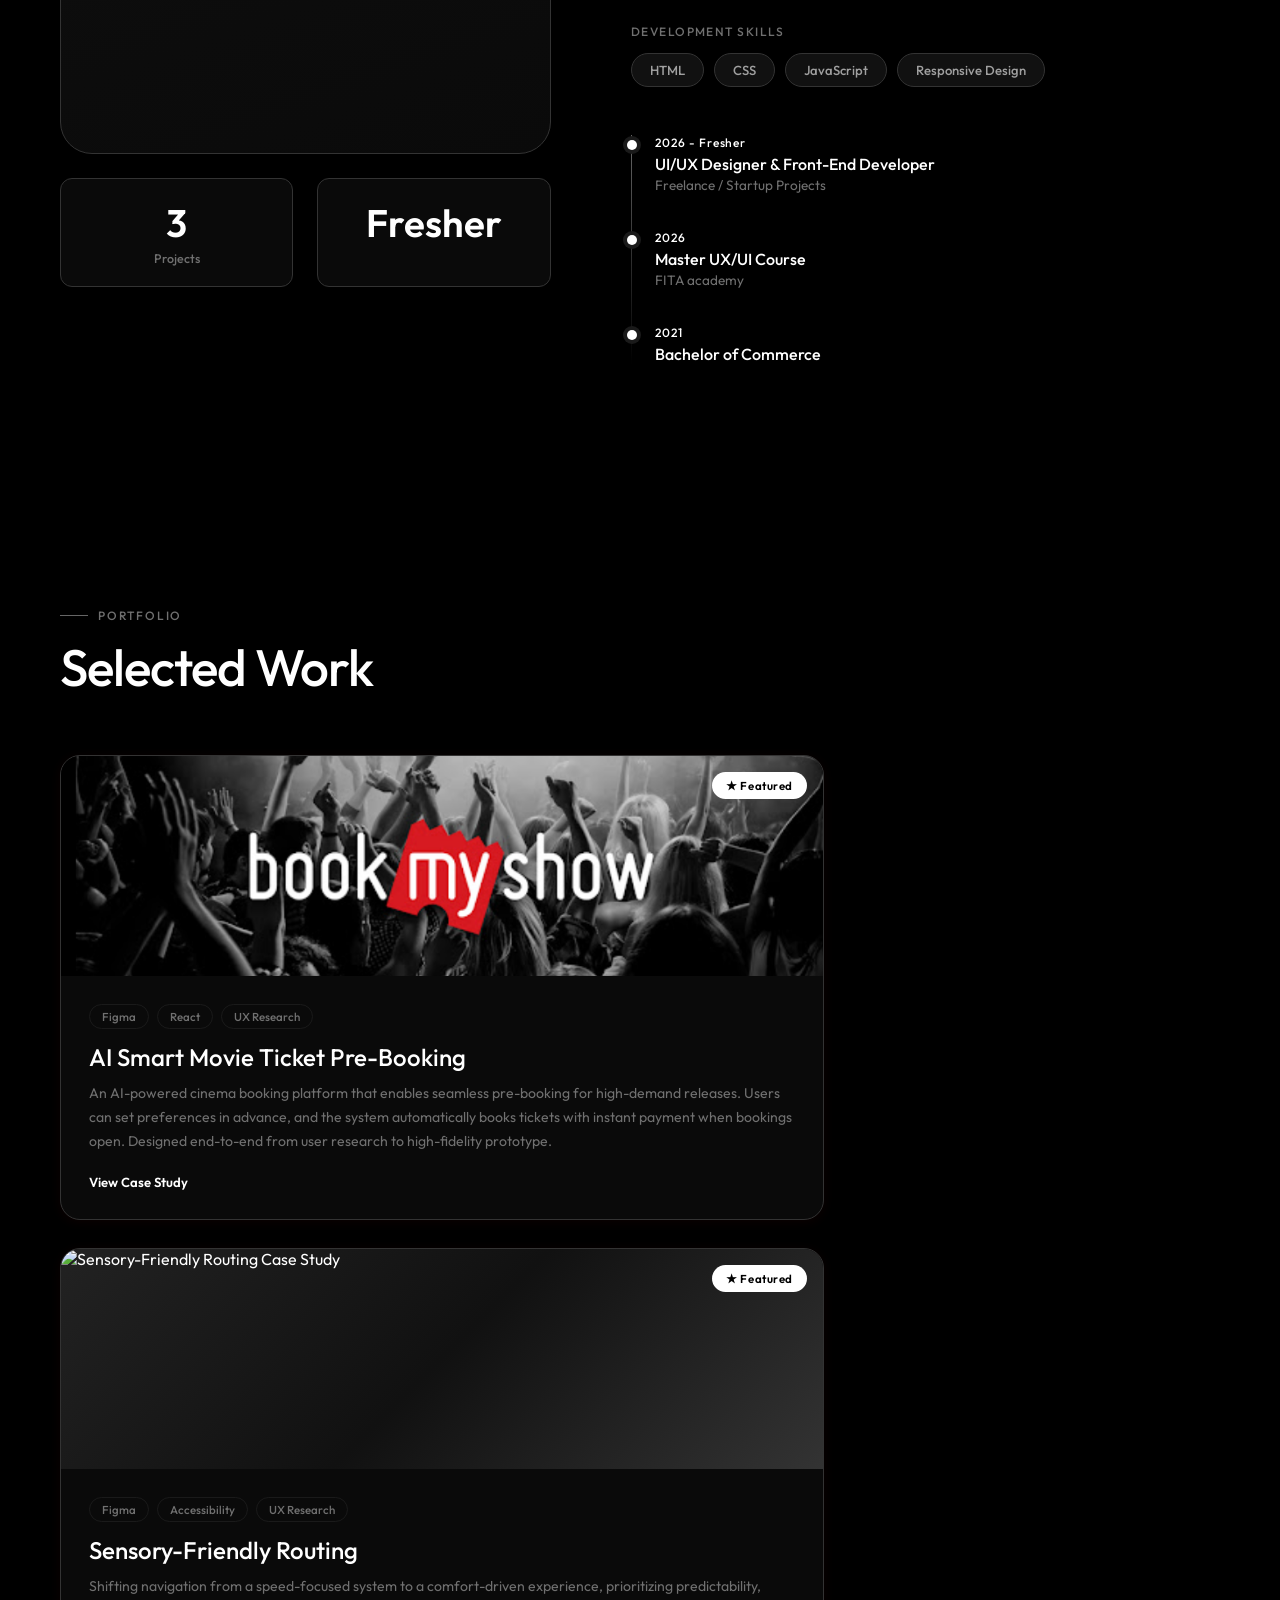
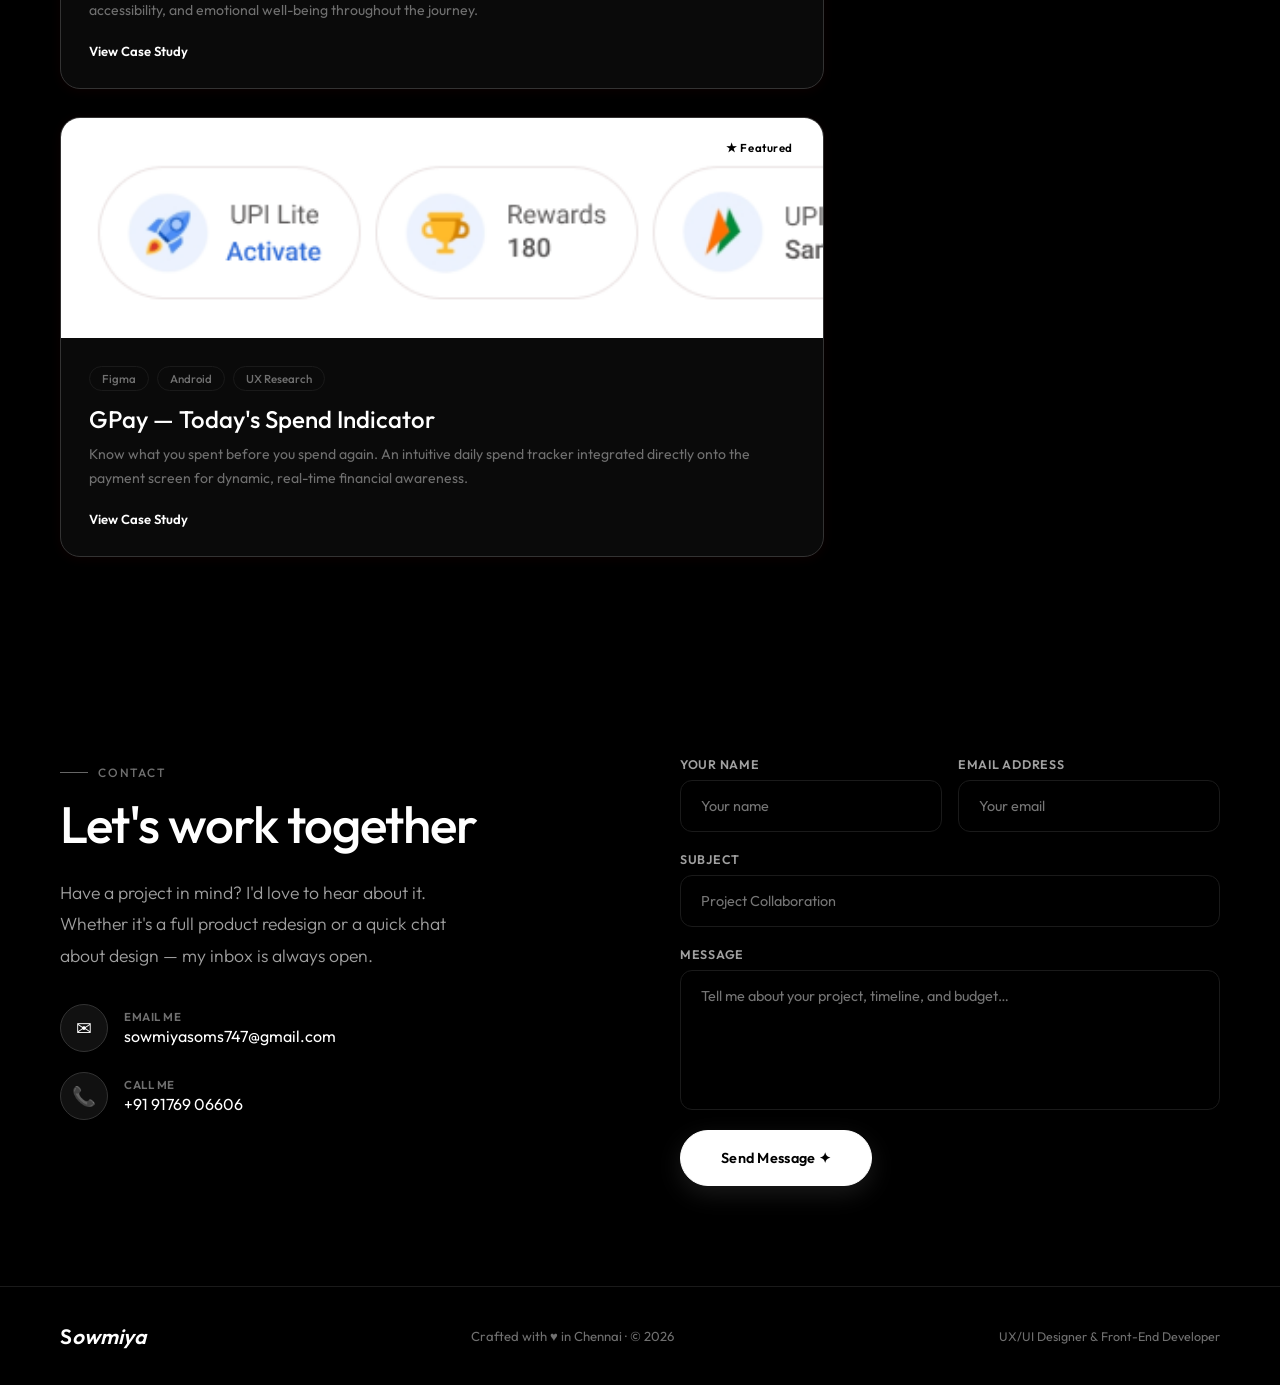
==== commit be6ea3e1: "profile: change stats label from Delivered to Case Studies" ====
--- a/index.html
+++ b/index.html
@@ -1497,7 +1497,7 @@
           <span class="hero-chip-icon">✦</span>
           <div>
             <div style="font-size:0.72rem;color:var(--text-soft);font-weight:400;">Projects</div>
-            <div style="color:var(--text-dark)">3 Delivered</div>
+            <div style="color:var(--text-dark)">3 Case Studies</div>
           </div>
         </div>
       </div>
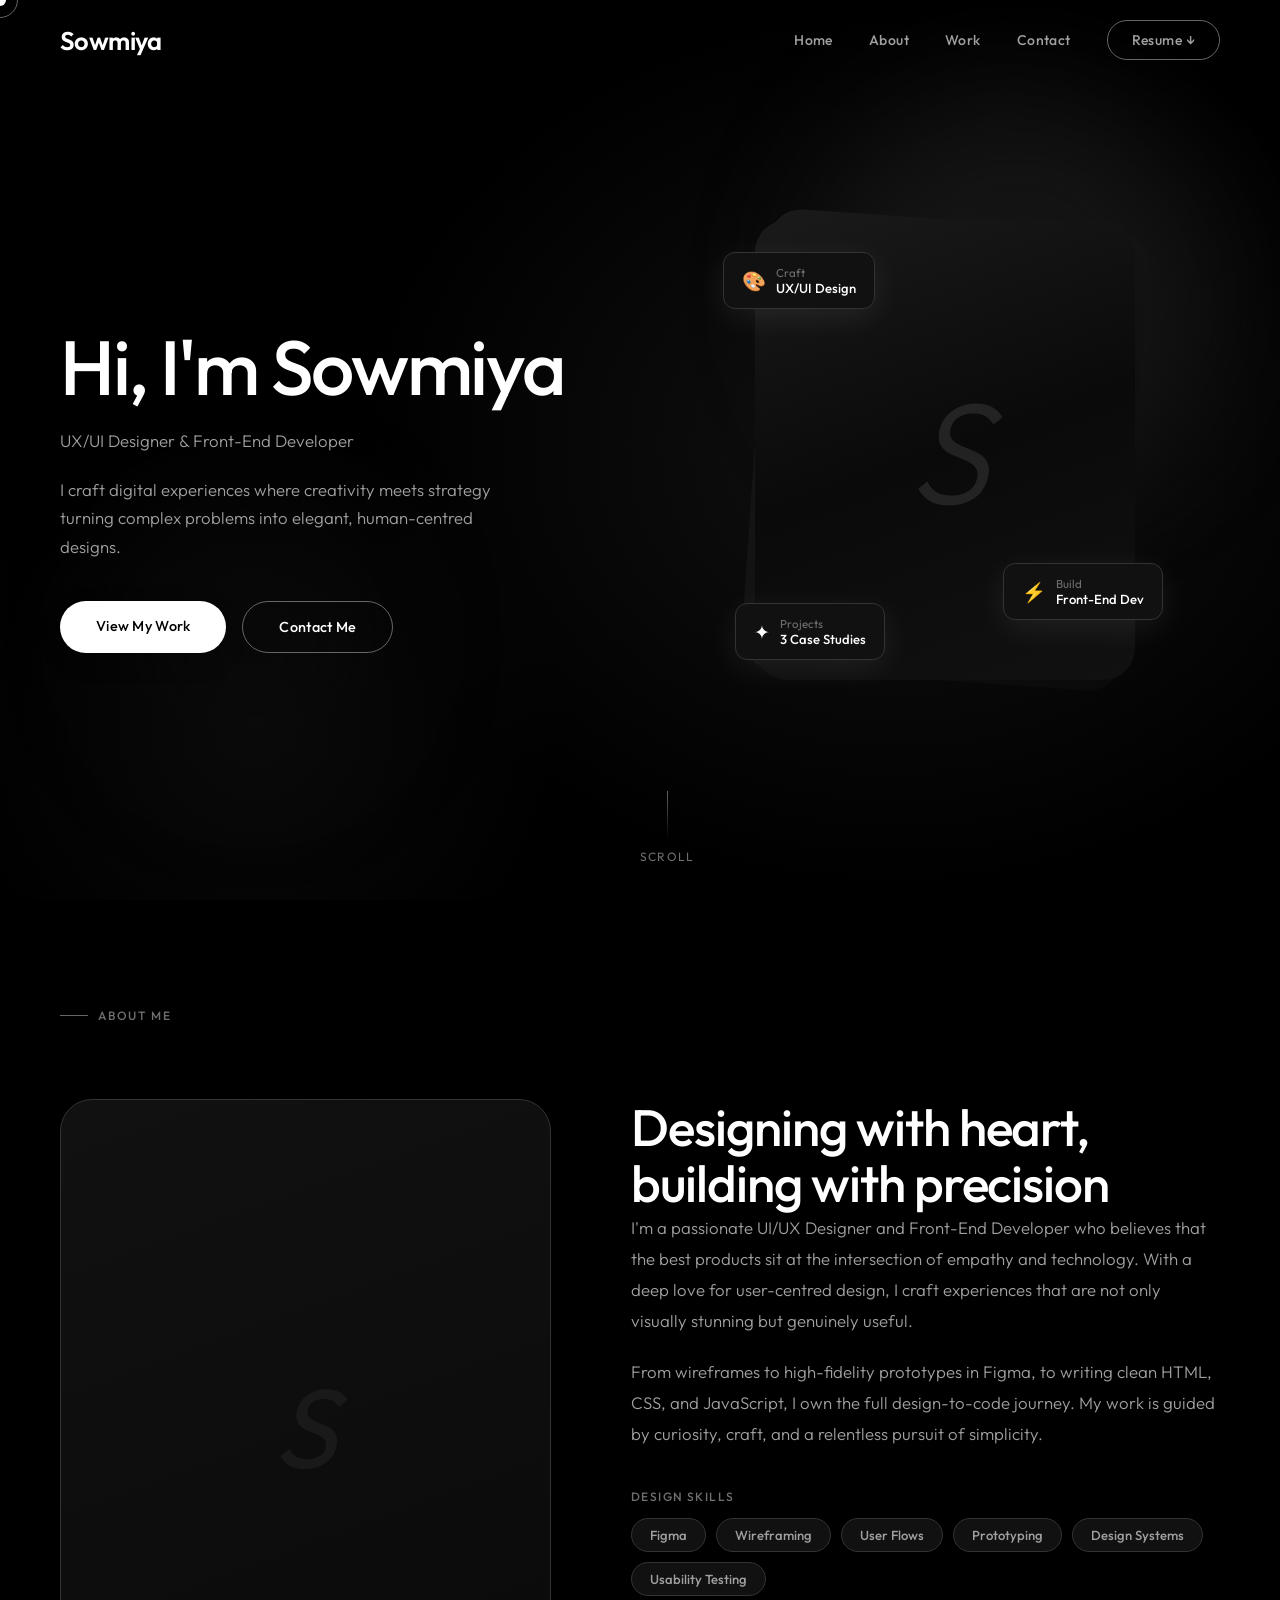
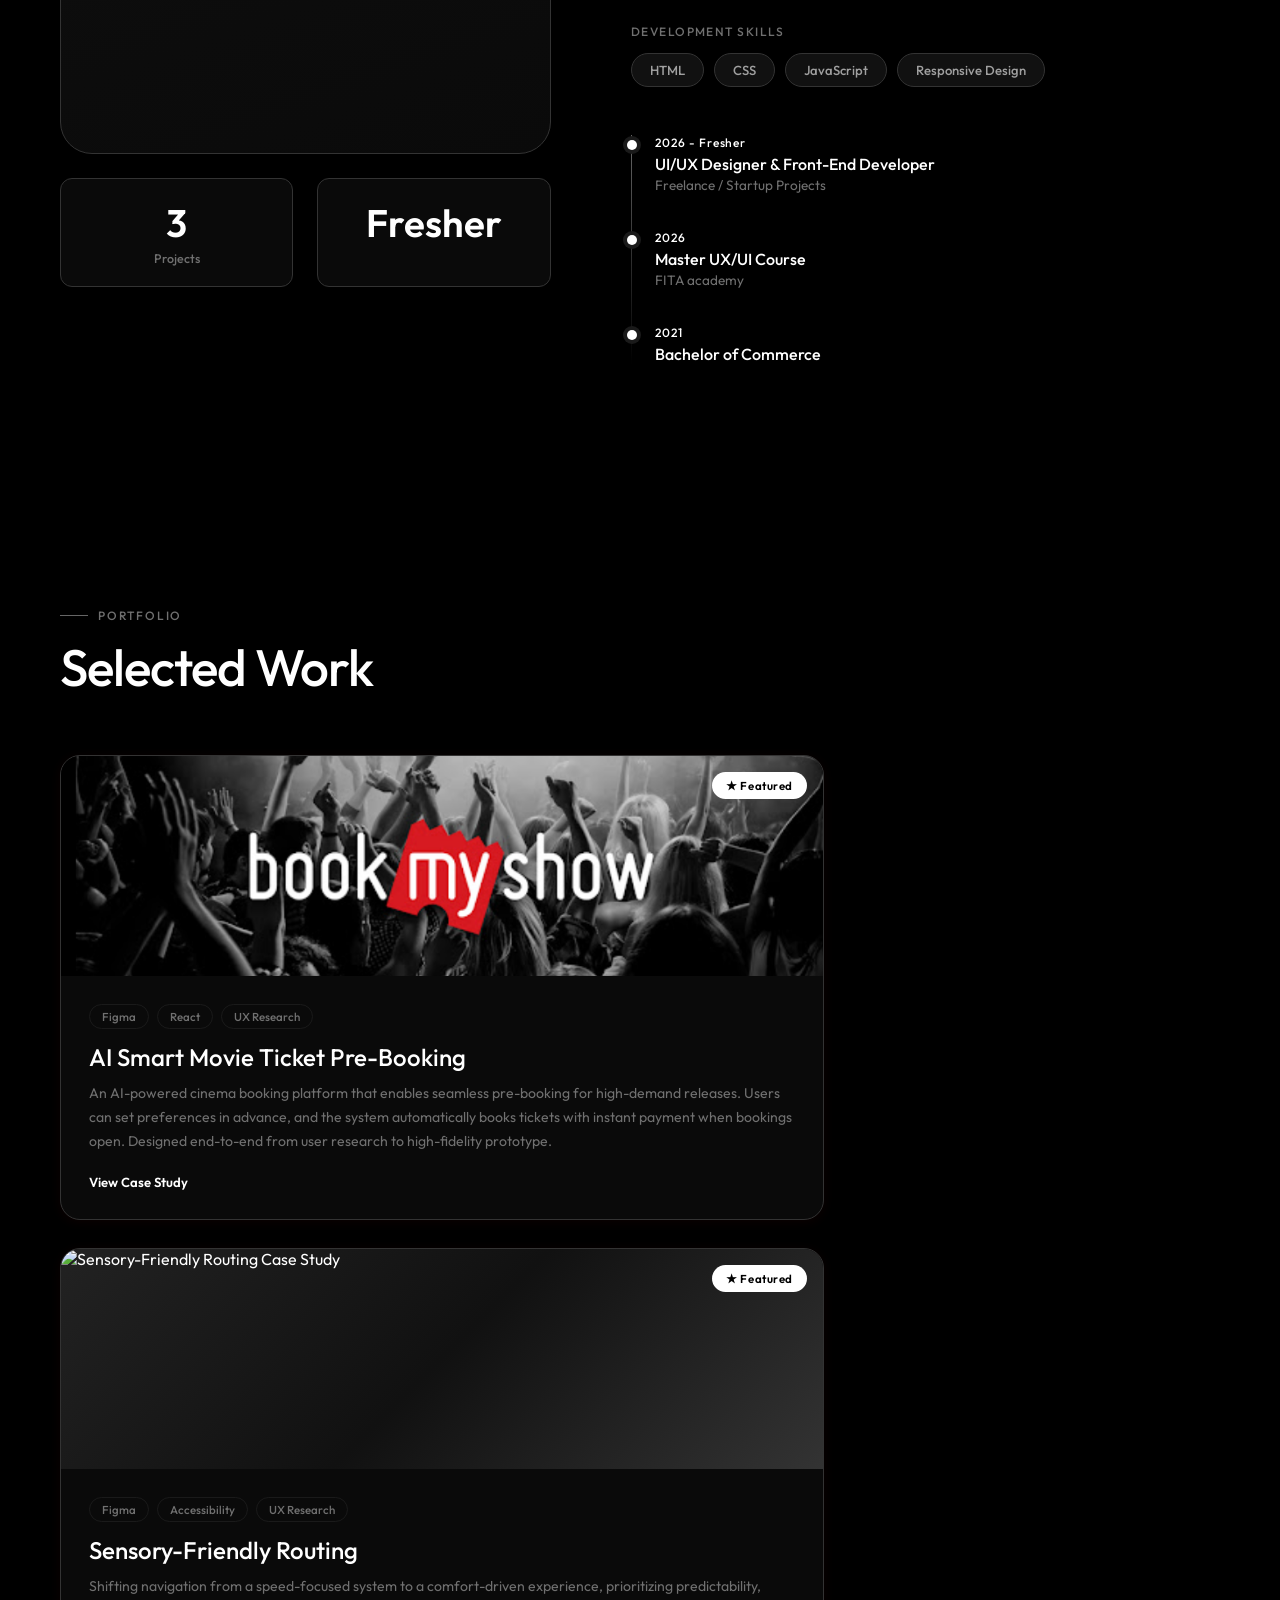
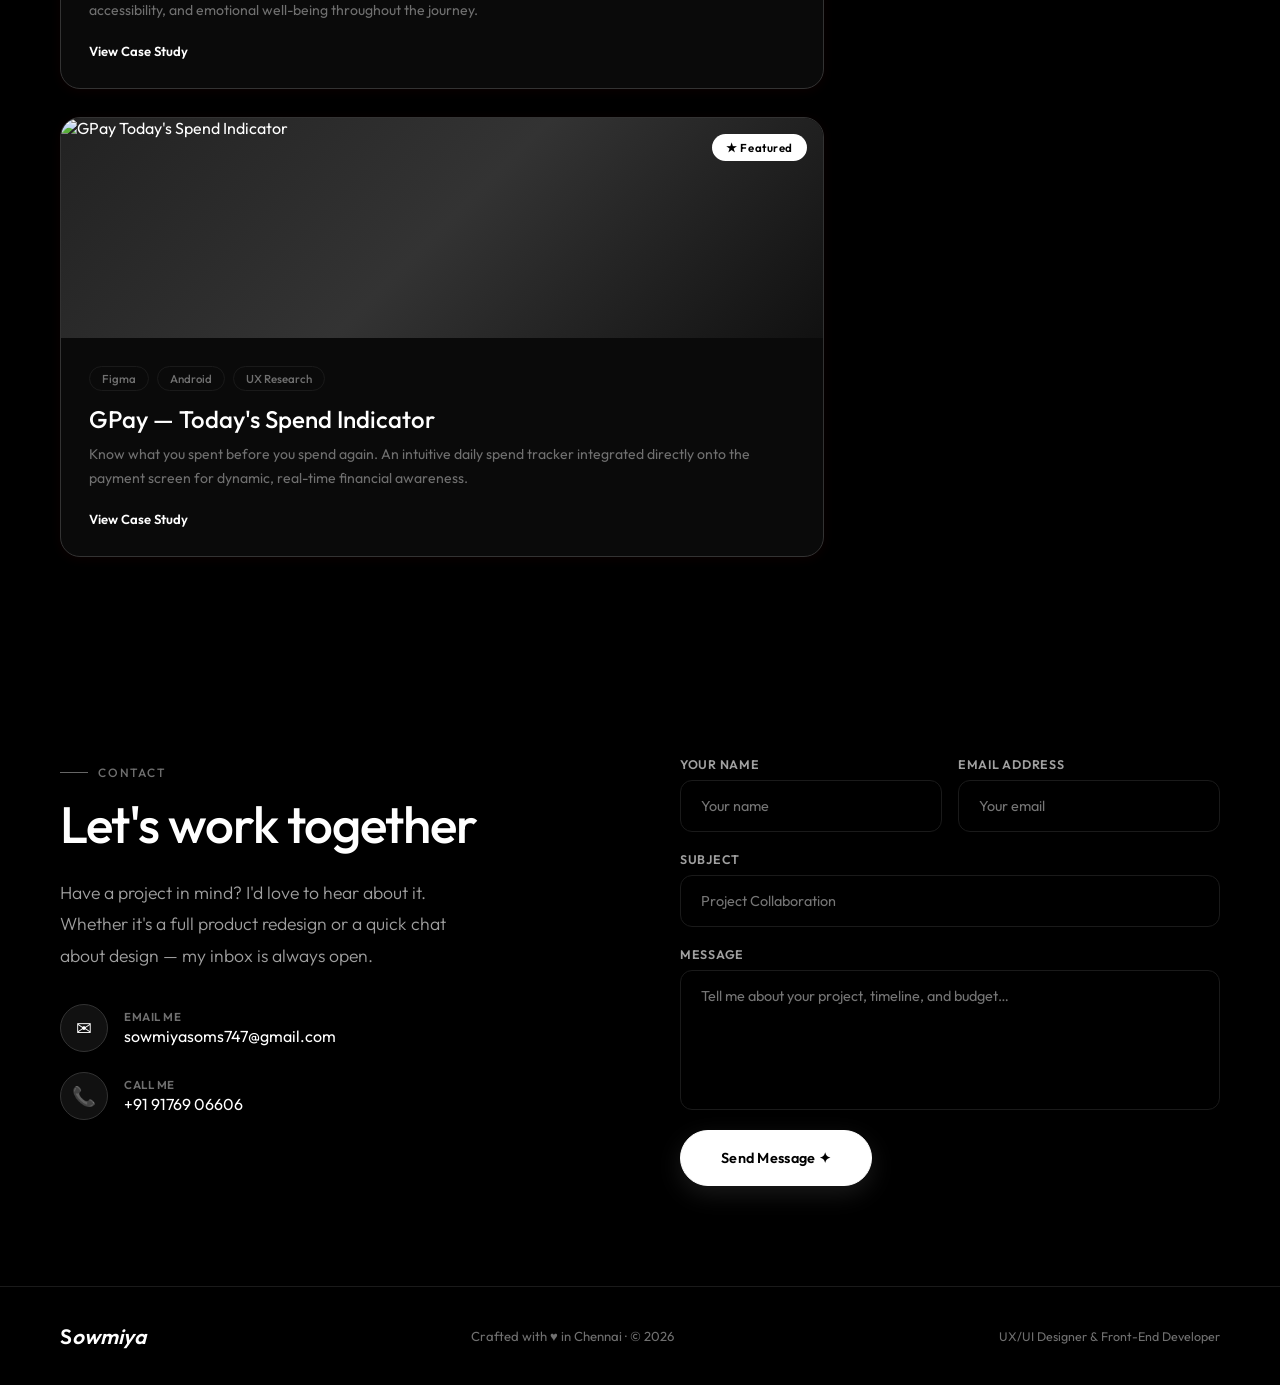
==== commit f5c2f7f7: "Fix hero mockup clipping and navbar overlap on desktop screens" ====
--- a/index.html
+++ b/index.html
@@ -1620,7 +1620,7 @@
         <a href="case-study-sensory-mapping.html" style="text-decoration: none; color: inherit;">
           <div class="card-image app-grad">
             <img
-              src="https://img.freepik.com/free-photo/close-up-bright-pins-map_23-2147793521.jpg?semt=ais_hybrid&w=740&q=80"
+              src="https://techcrunch.com/wp-content/uploads/2026/03/GettyImages-2202707012.jpg"
               alt="Sensory-Friendly Routing Case Study" style="width: 100%; height: 100%; object-fit: cover;">
             <div class="card-overlay">
               <span class="overlay-btn">View Case Study →</span>
@@ -1645,7 +1645,7 @@
       <div class="project-card featured reveal">
         <a href="case-study-gpay.html" style="text-decoration: none; color: inherit;">
           <div class="card-image brand-grad">
-            <img src="Todays spend Gpay/google pay 1.png" alt="GPay Today's Spend Indicator"
+            <img src="https://monsoonfish.com/wp-content/uploads/2025/01/Lab-GPay-1.webp" alt="GPay Today's Spend Indicator"
               style="width: 100%; height: 100%; object-fit: cover;">
             <div class="card-overlay">
               <span class="overlay-btn">View Case Study →</span>
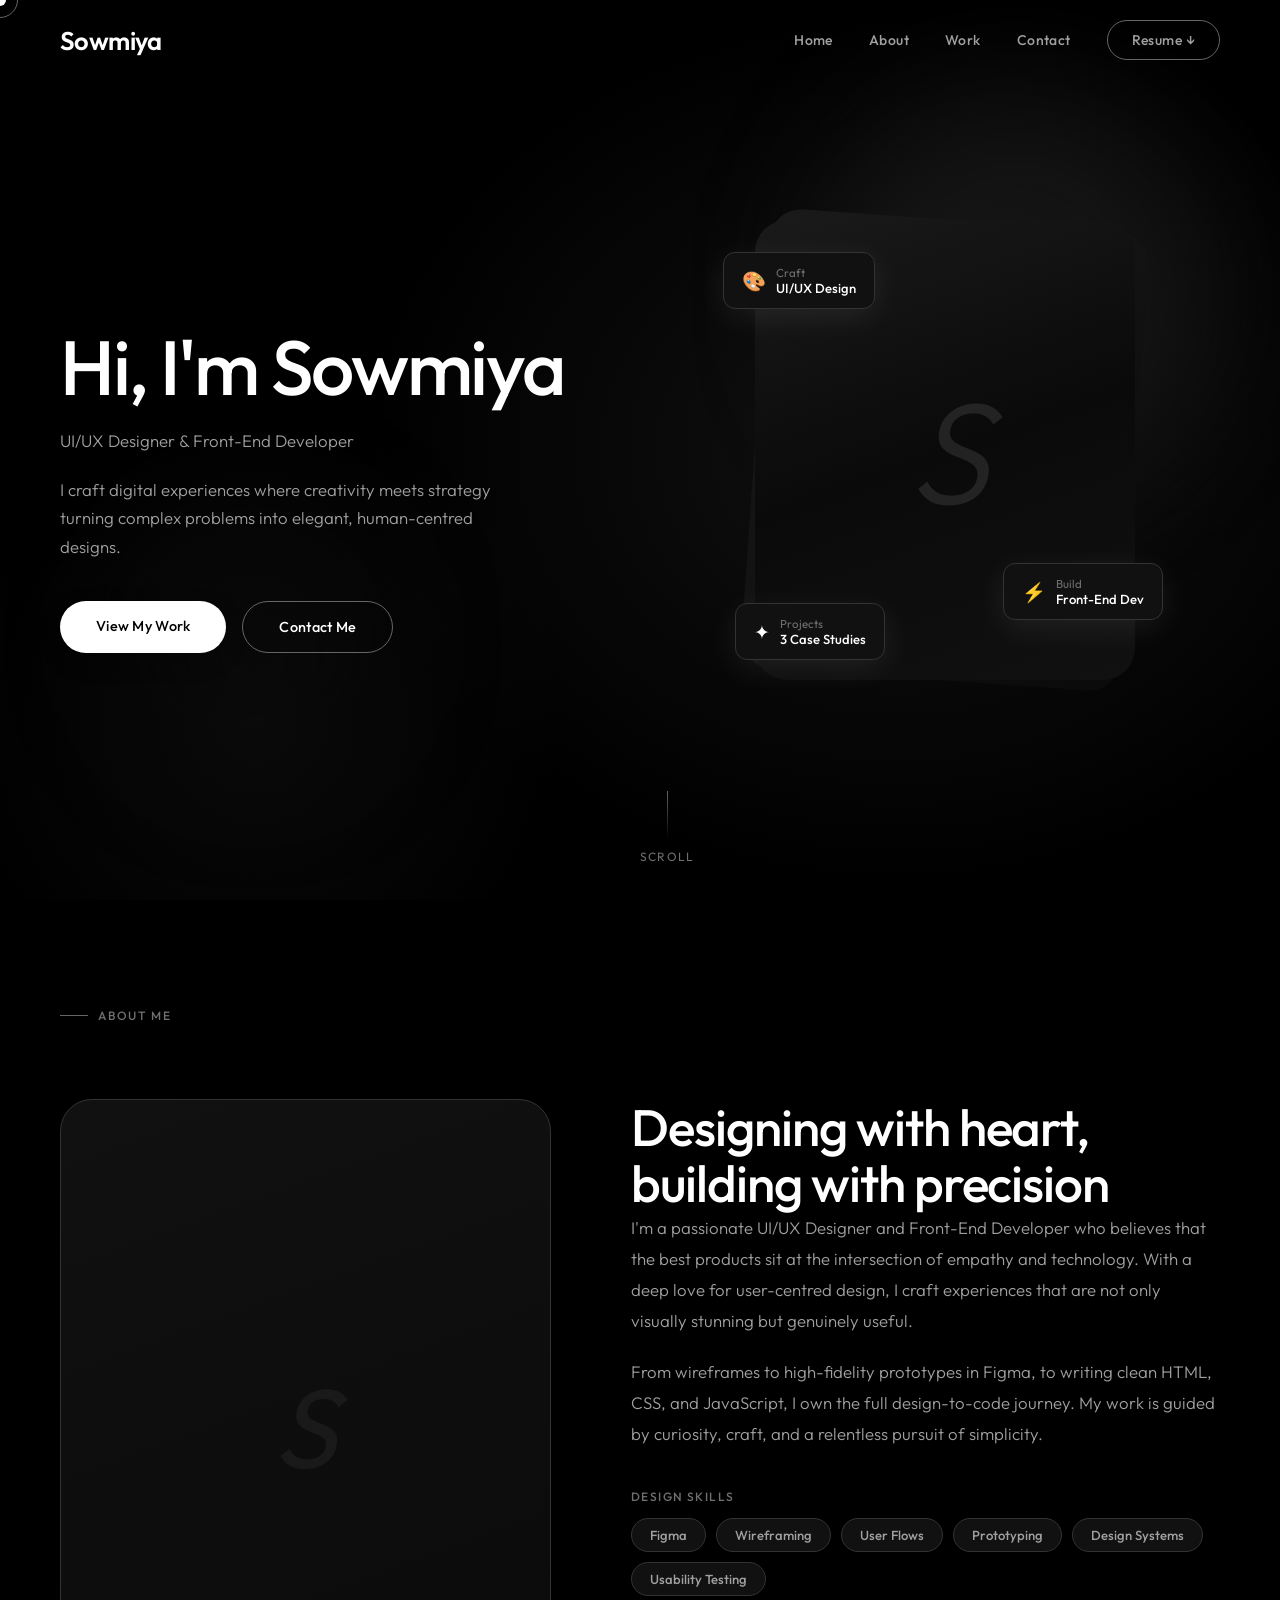
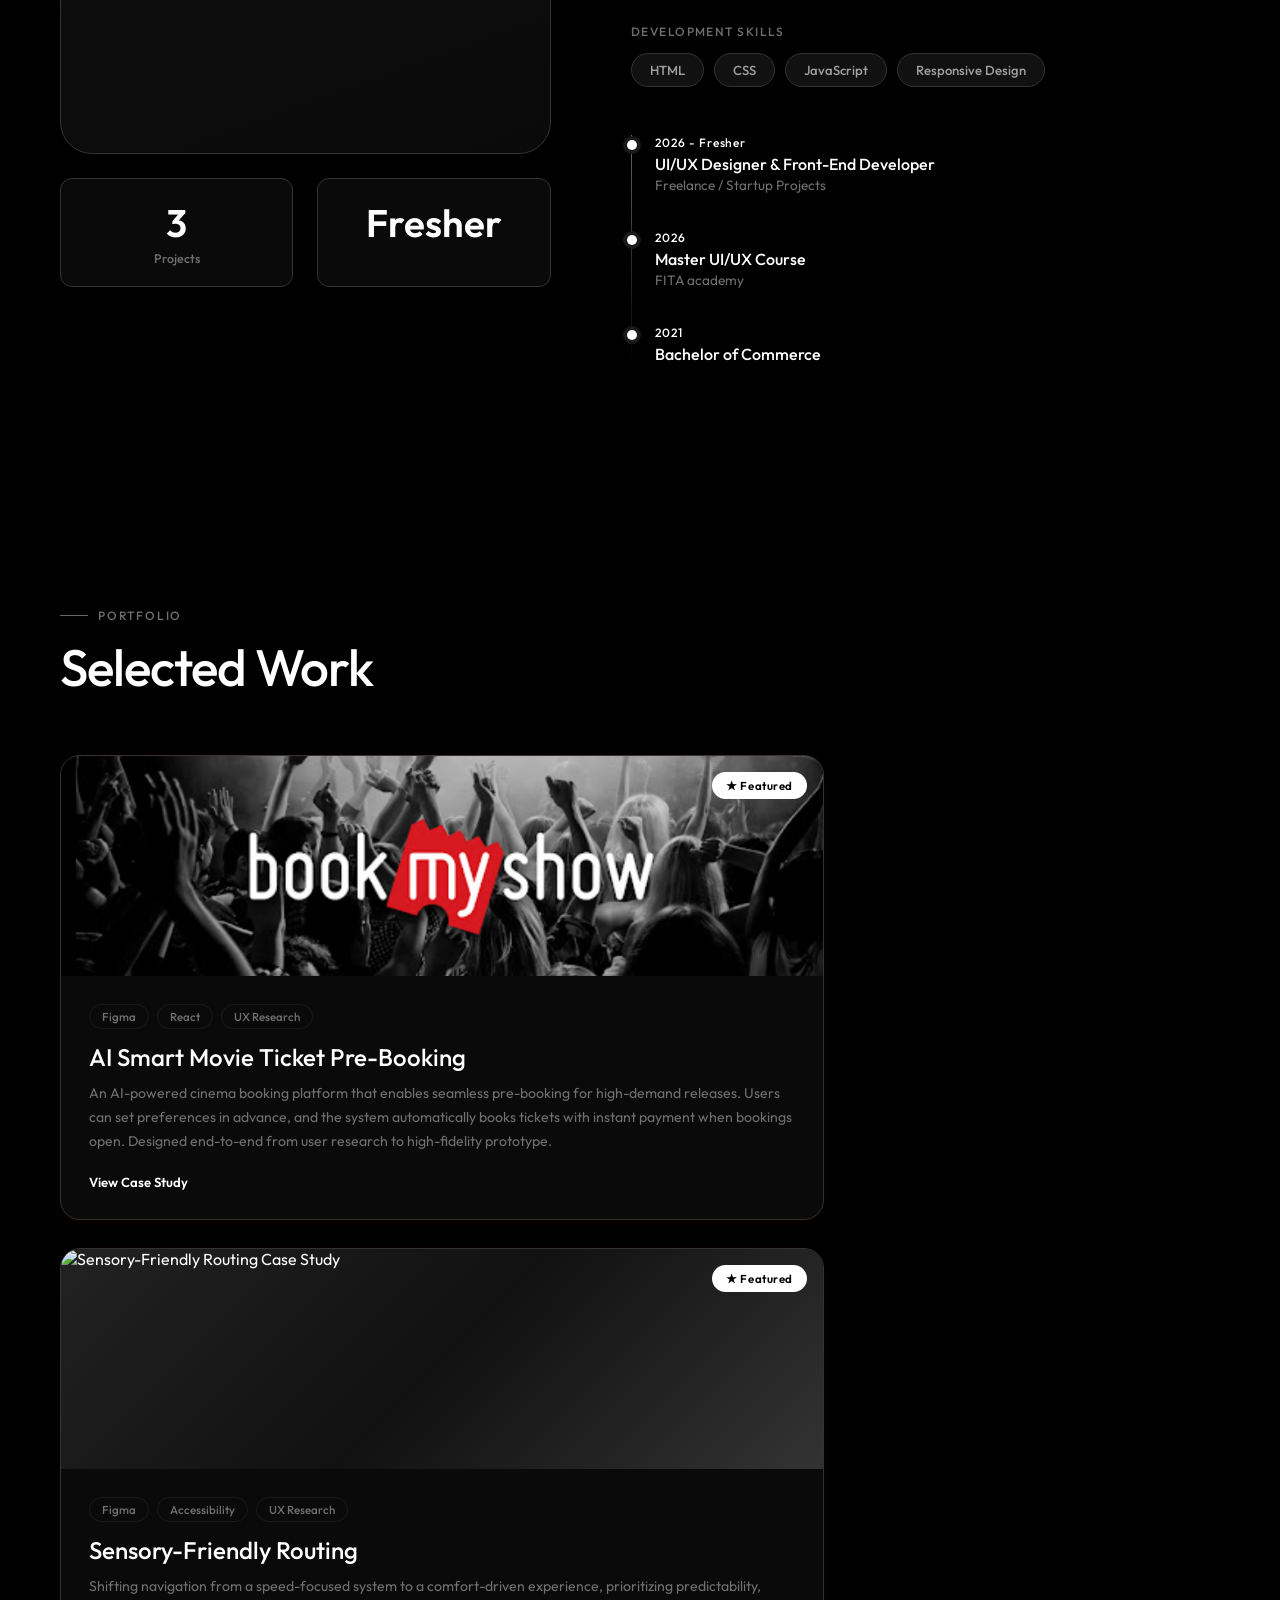
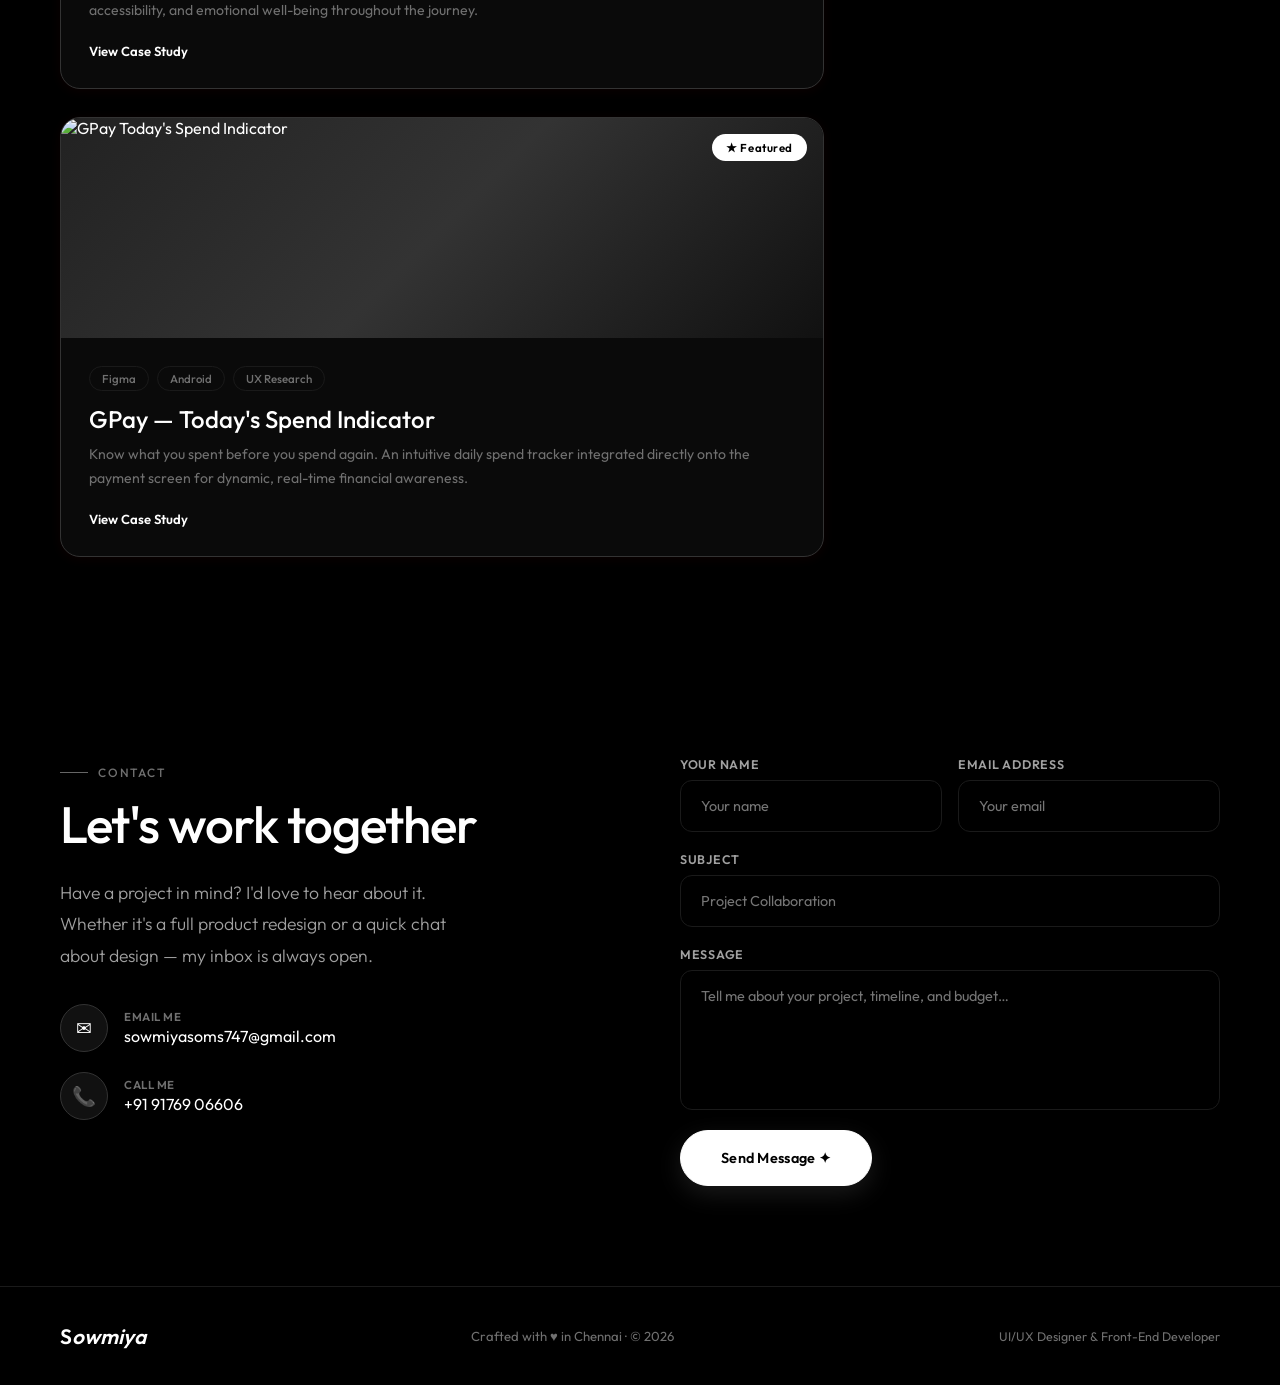
==== commit 321f5cbd: "Add before and after comparison screens to sensory mapping case study" ====
--- a/index.html
+++ b/index.html
@@ -4,7 +4,7 @@
 <head>
   <meta charset="UTF-8">
   <meta name="viewport" content="width=device-width, initial-scale=1.0">
-  <title>Sowmiya — UX/UI Designer & Front-End Developer</title>
+  <title>Sowmiya — UI/UX Designer & Front-End Developer</title>
   <link rel="preconnect" href="https://fonts.googleapis.com">
   <link rel="preconnect" href="https://fonts.gstatic.com" crossorigin>
   <link
@@ -1464,7 +1464,7 @@
       <br></br>
       <br></br>
       <h1 class="hero-name">Hi, I'm Sowmiya</h1>
-      <p class="hero-tagline">UX/UI Designer & Front-End Developer</p>
+      <p class="hero-tagline">UI/UX Designer & Front-End Developer</p>
       <p class="hero-tagline">I craft digital experiences where creativity meets strategy turning complex problems
         into elegant, human-centred designs.</p>
       <div class="hero-ctas">
@@ -1483,7 +1483,7 @@
           <span class="hero-chip-icon">🎨</span>
           <div>
             <div style="font-size:0.72rem;color:var(--text-soft);font-weight:400;">Craft</div>
-            <div style="color:var(--text-dark)">UX/UI Design</div>
+            <div style="color:var(--text-dark)">UI/UX Design</div>
           </div>
         </div>
         <div class="hero-chip chip-2">
@@ -1565,7 +1565,7 @@
           </div>
           <div class="timeline-item">
             <div class="tl-year">2026</div>
-            <div class="tl-title">Master UX/UI Course</div>
+            <div class="tl-title">Master UI/UX Course</div>
             <div class="tl-sub">FITA academy</div>
           </div>
           <div class="timeline-item">
@@ -1817,7 +1817,7 @@
   <footer>
     <div class="footer-logo">S<span>owmiya</span></div>
     <p>Crafted with ♥ in Chennai · © 2026</p>
-    <p style="font-size:0.78rem;color:var(--text-soft)">UX/UI Designer & Front-End Developer</p>
+    <p style="font-size:0.78rem;color:var(--text-soft)">UI/UX Designer & Front-End Developer</p>
   </footer>
 
   <script>
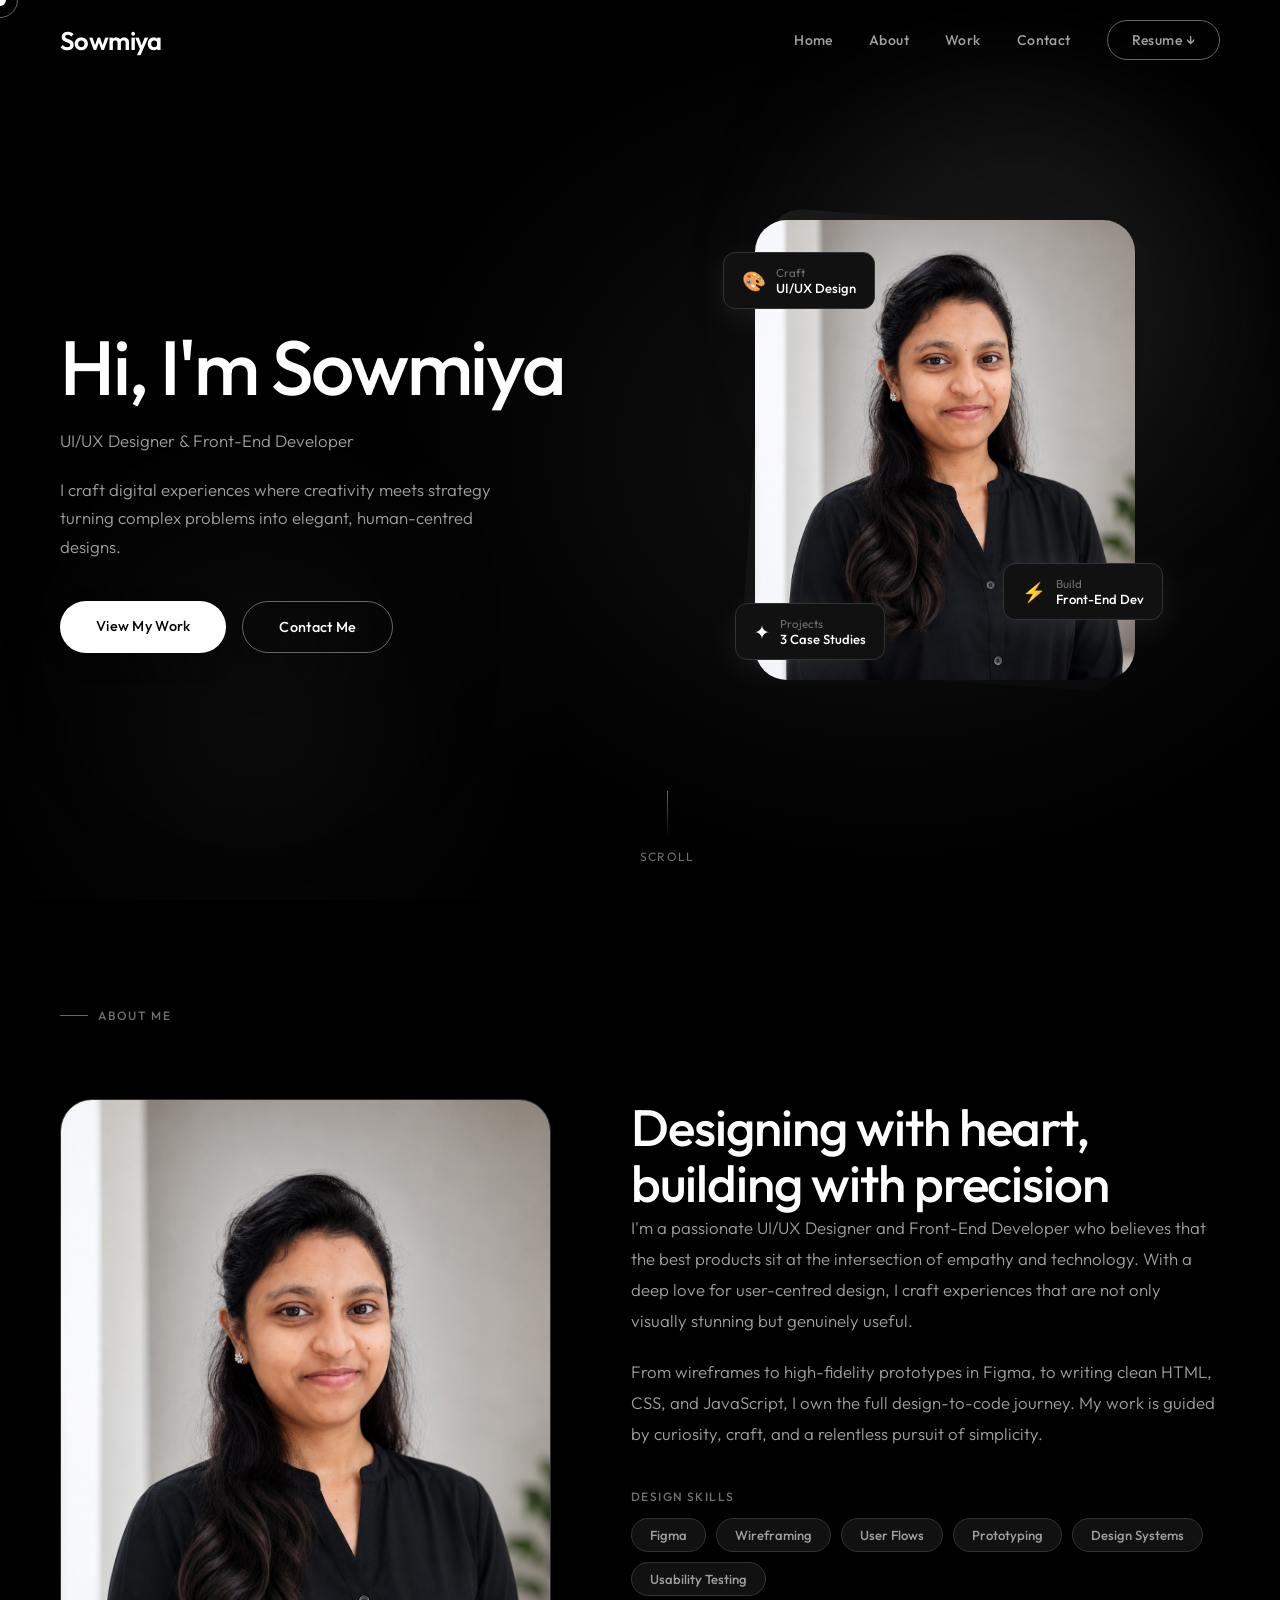
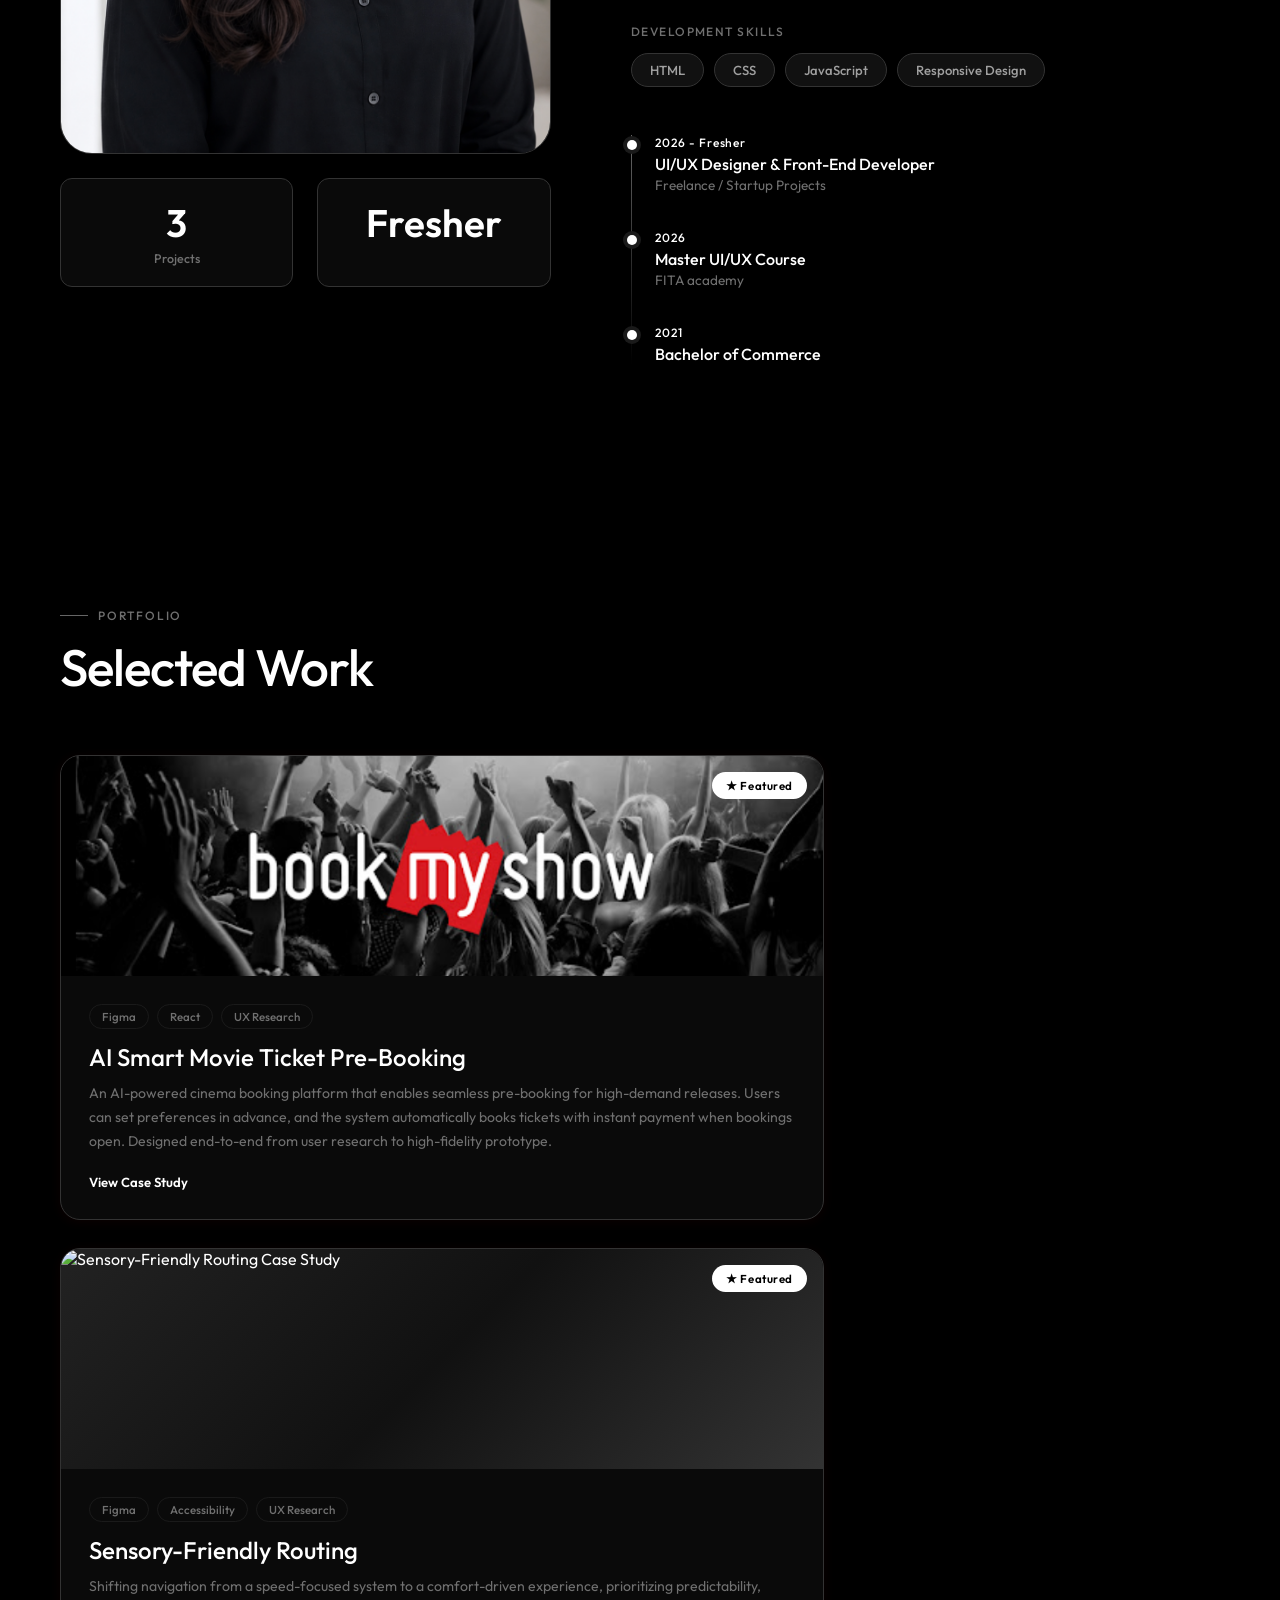
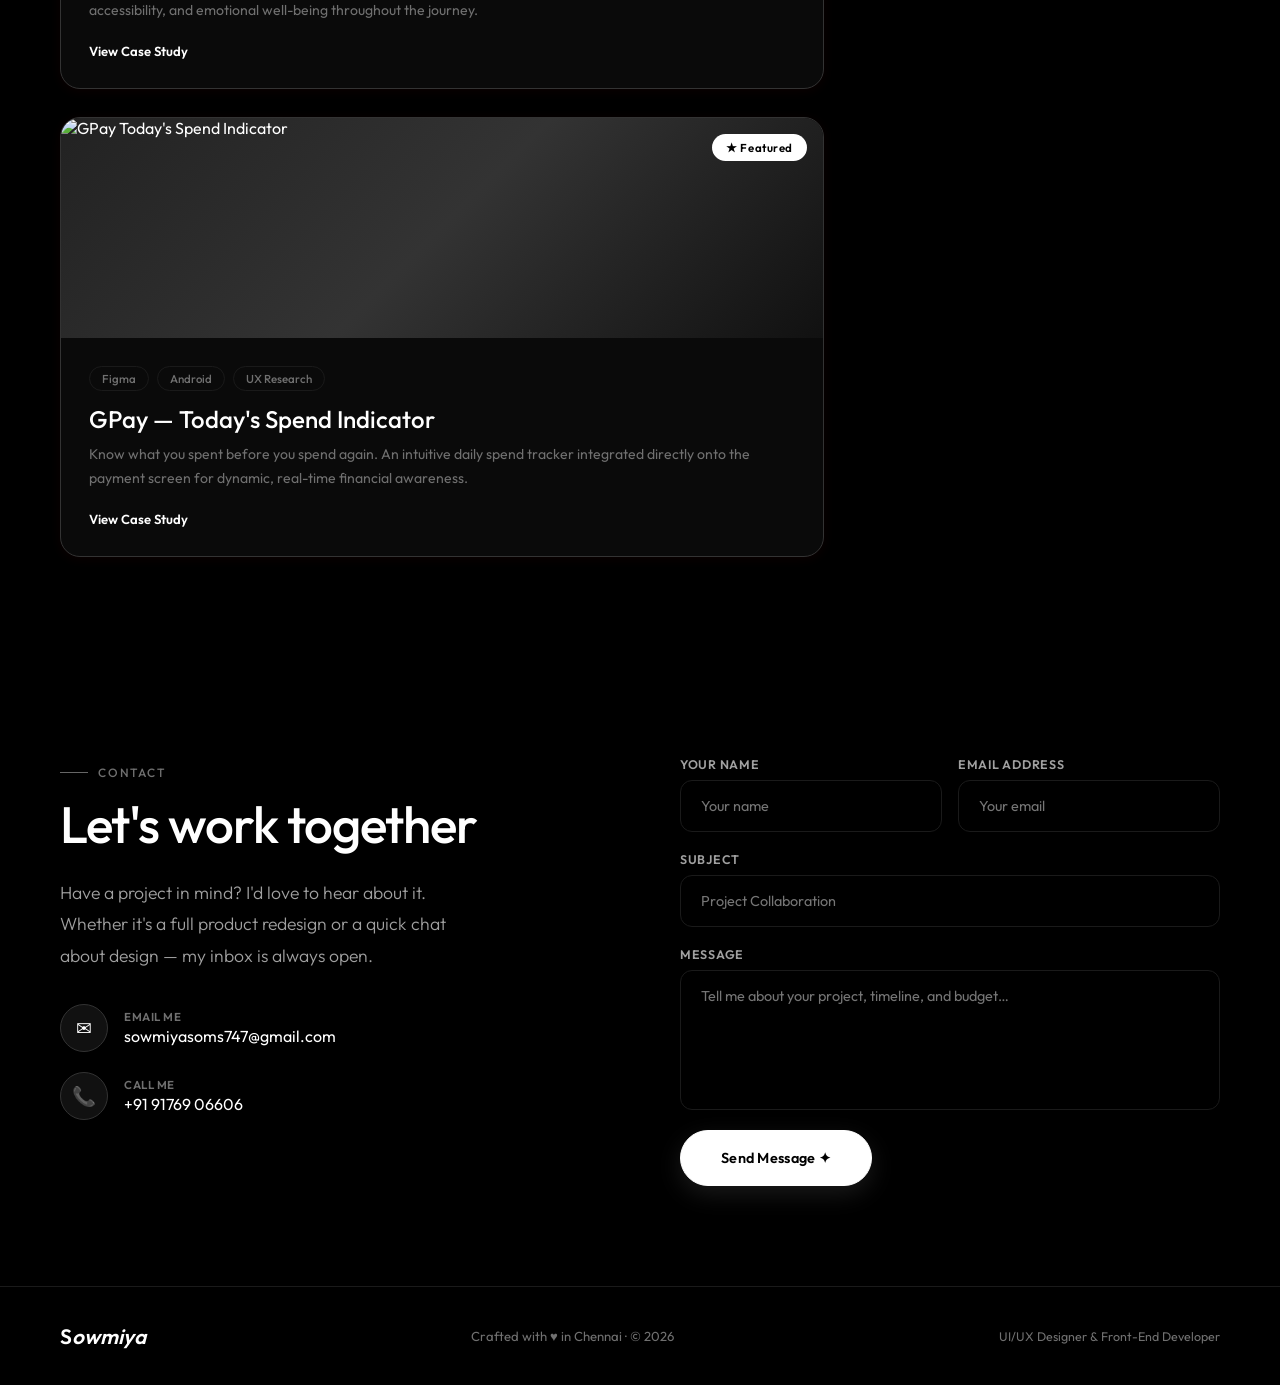
==== commit 0fcf7494: "Replace hero placeholder and about avatar with profile photo" ====
--- a/index.html
+++ b/index.html
@@ -1477,7 +1477,7 @@
       <div class="hero-photo-wrap">
         <div class="hero-photo-bg"></div>
         <div class="hero-photo">
-          <span class="hero-initials">S</span>
+          <img src="my image.png" alt="Sowmiya Profile Photo" style="width: 100%; height: 100%; object-fit: cover;">
         </div>
         <div class="hero-chip chip-1">
           <span class="hero-chip-icon">🎨</span>
@@ -1514,7 +1514,9 @@
     <div class="reveal"><span class="section-label">About Me</span></div>
     <div class="about-grid">
       <div class="about-left reveal">
-        <div class="about-avatar"><span class="about-avatar-text">S</span></div>
+        <div class="about-avatar">
+          <img src="my image.png" alt="Sowmiya About Photo" style="width: 100%; height: 100%; object-fit: cover;">
+        </div>
         <div class="about-stat-row">
           <div class="about-stat">
             <div class="num">3</div>
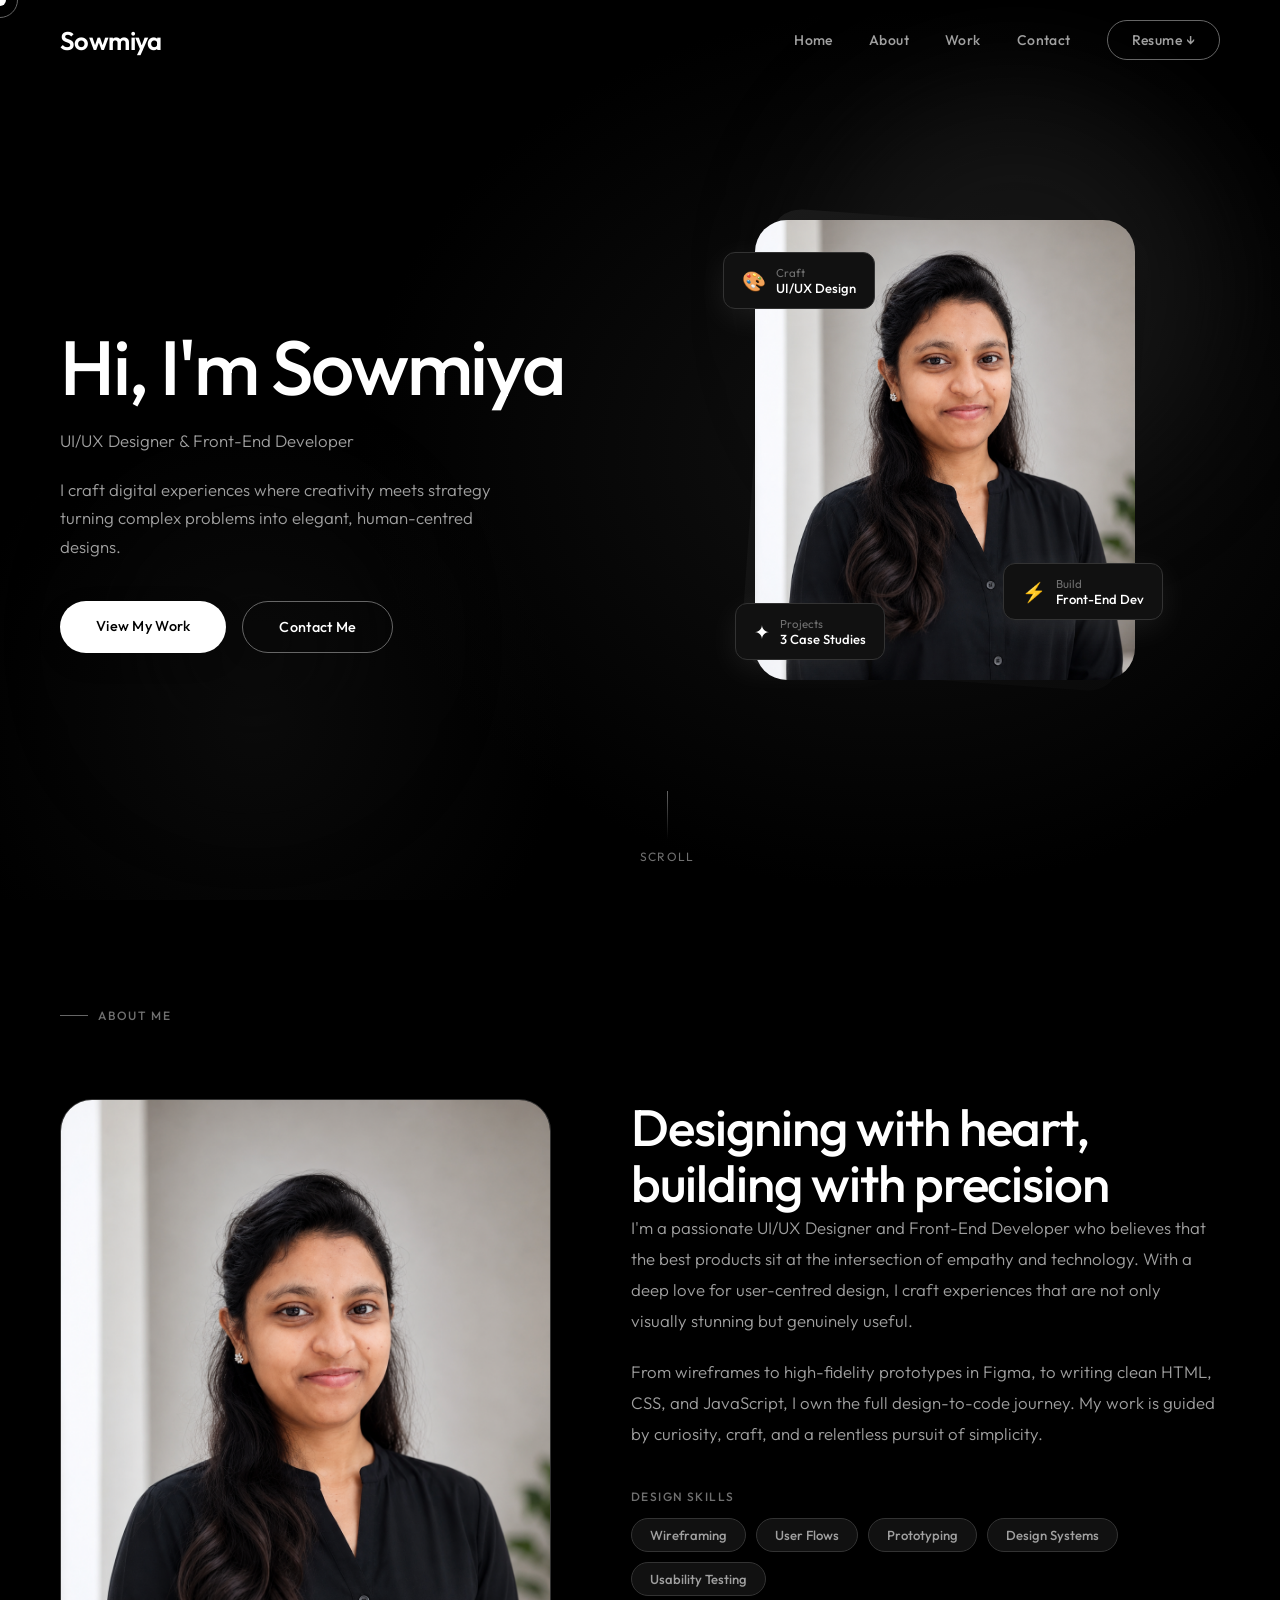
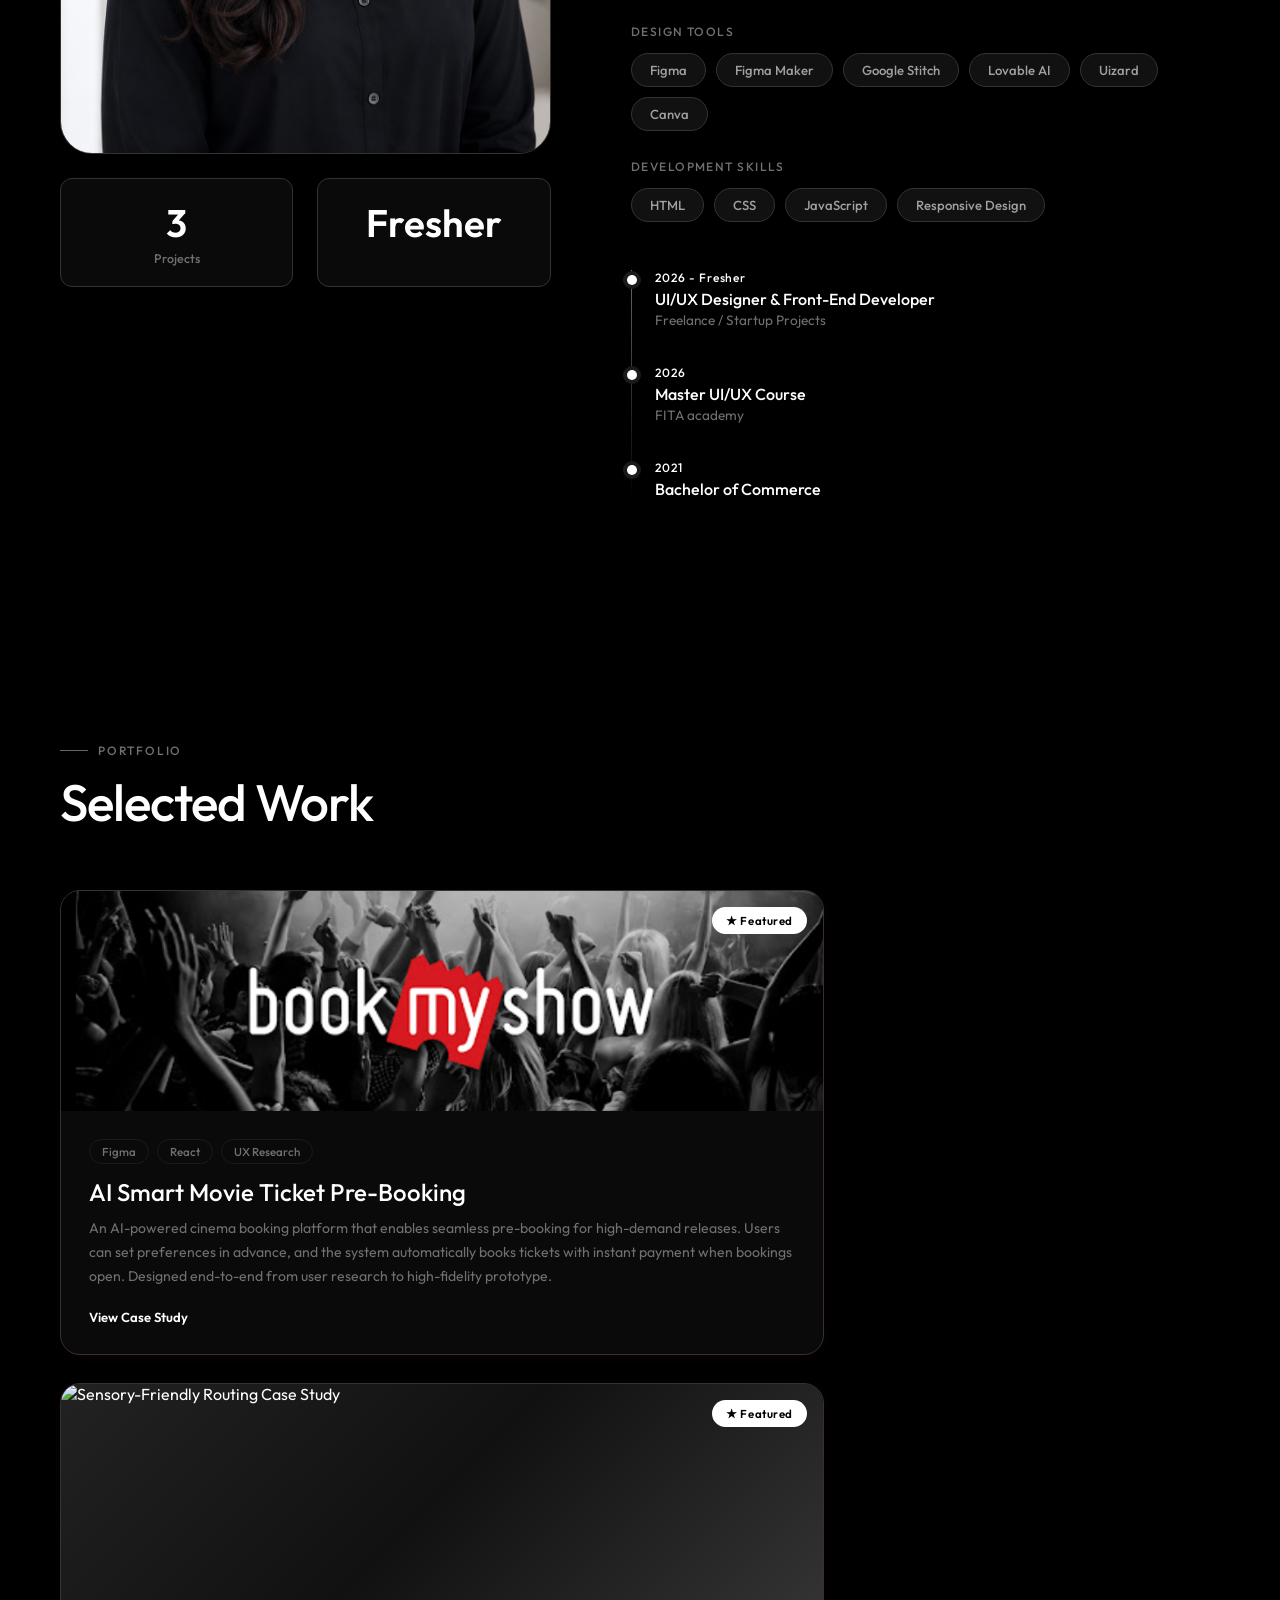
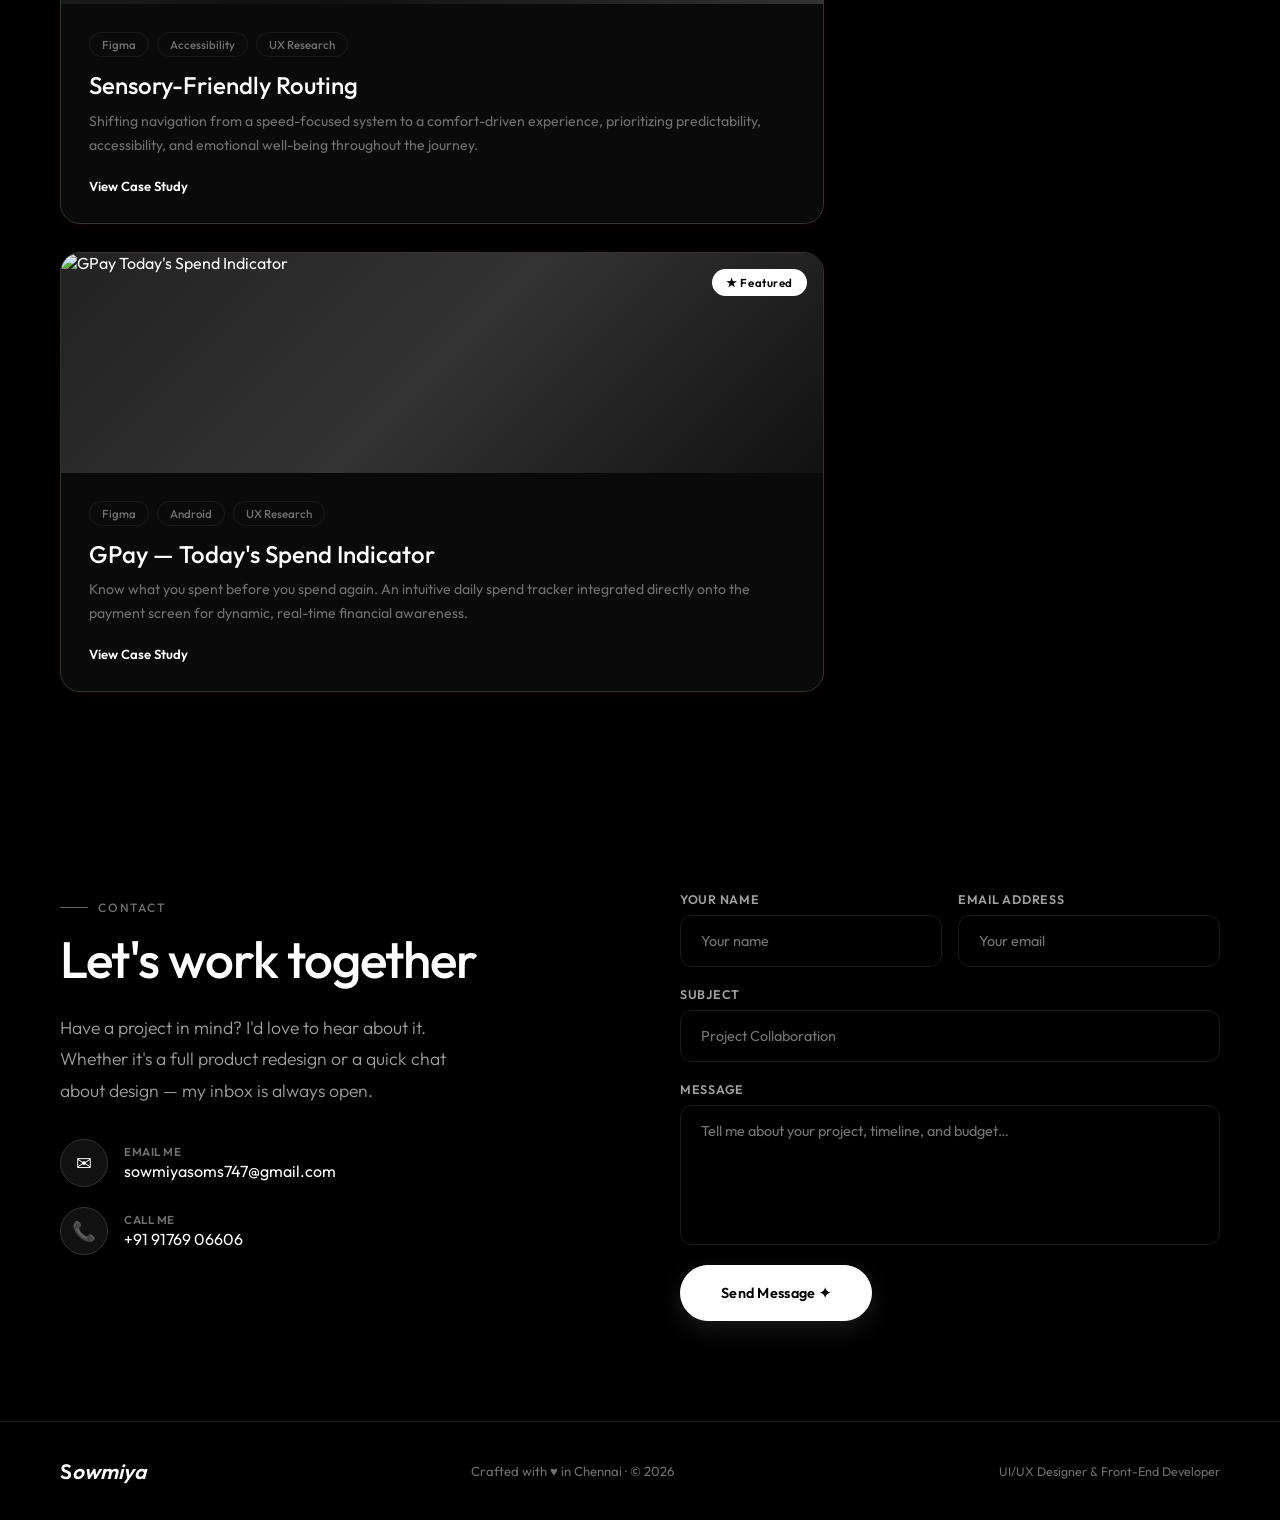
==== commit ae7c438b: "Update download links and replace resume with Sowmiya.pdf" ====
--- a/index.html
+++ b/index.html
@@ -1434,7 +1434,7 @@
     <a href="#about" onclick="closeMobileNav()">About</a>
     <a href="#portfolio" onclick="closeMobileNav()">Work</a>
     <a href="#contact" onclick="closeMobileNav()">Contact</a>
-    <a href="Resume - Sowmiya.pdf" download="Resume - Sowmiya.pdf" style="color: var(--rose);">Resume ↓</a>
+    <a href="Sowmiya.pdf" download="Sowmiya.pdf" style="color: var(--rose);">Resume ↓</a>
   </div>
 
   <!-- Navbar -->
@@ -1445,7 +1445,7 @@
       <a href="#about">About</a>
       <a href="#portfolio">Work</a>
       <a href="#contact">Contact</a>
-      <a href="Resume - Sowmiya.pdf" class="nav-resume" download="Resume - Sowmiya.pdf">Resume ↓</a>
+      <a href="Sowmiya.pdf" class="nav-resume" download="Sowmiya.pdf">Resume ↓</a>
     </div>
     <div class="hamburger" id="hamburger">
       <span></span><span></span><span></span>
@@ -1541,12 +1541,22 @@
         <div class="skills-wrap reveal reveal-delay-3">
           <div class="skills-group-title">Design Skills</div>
           <div class="skills-tags">
-            <span class="skill-tag">Figma</span>
             <span class="skill-tag">Wireframing</span>
             <span class="skill-tag">User Flows</span>
             <span class="skill-tag">Prototyping</span>
             <span class="skill-tag">Design Systems</span>
             <span class="skill-tag">Usability Testing</span>
+          </div>
+          <div class="skills-group-title">Design Tools</div>
+          <div class="skills-tags">
+            <span class="skill-tag">Figma</span>
+            <span class="skill-tag">Figma Maker</span>
+            <span class="skill-tag">Google Stitch</span>
+            <span class="skill-tag">Lovable AI</span>
+            <span class="skill-tag">Uizard </span>
+            <span class="skill-tag">Canva </span>
+
+            
           </div>
           <div class="skills-group-title">Development Skills</div>
           <div class="skills-tags">
